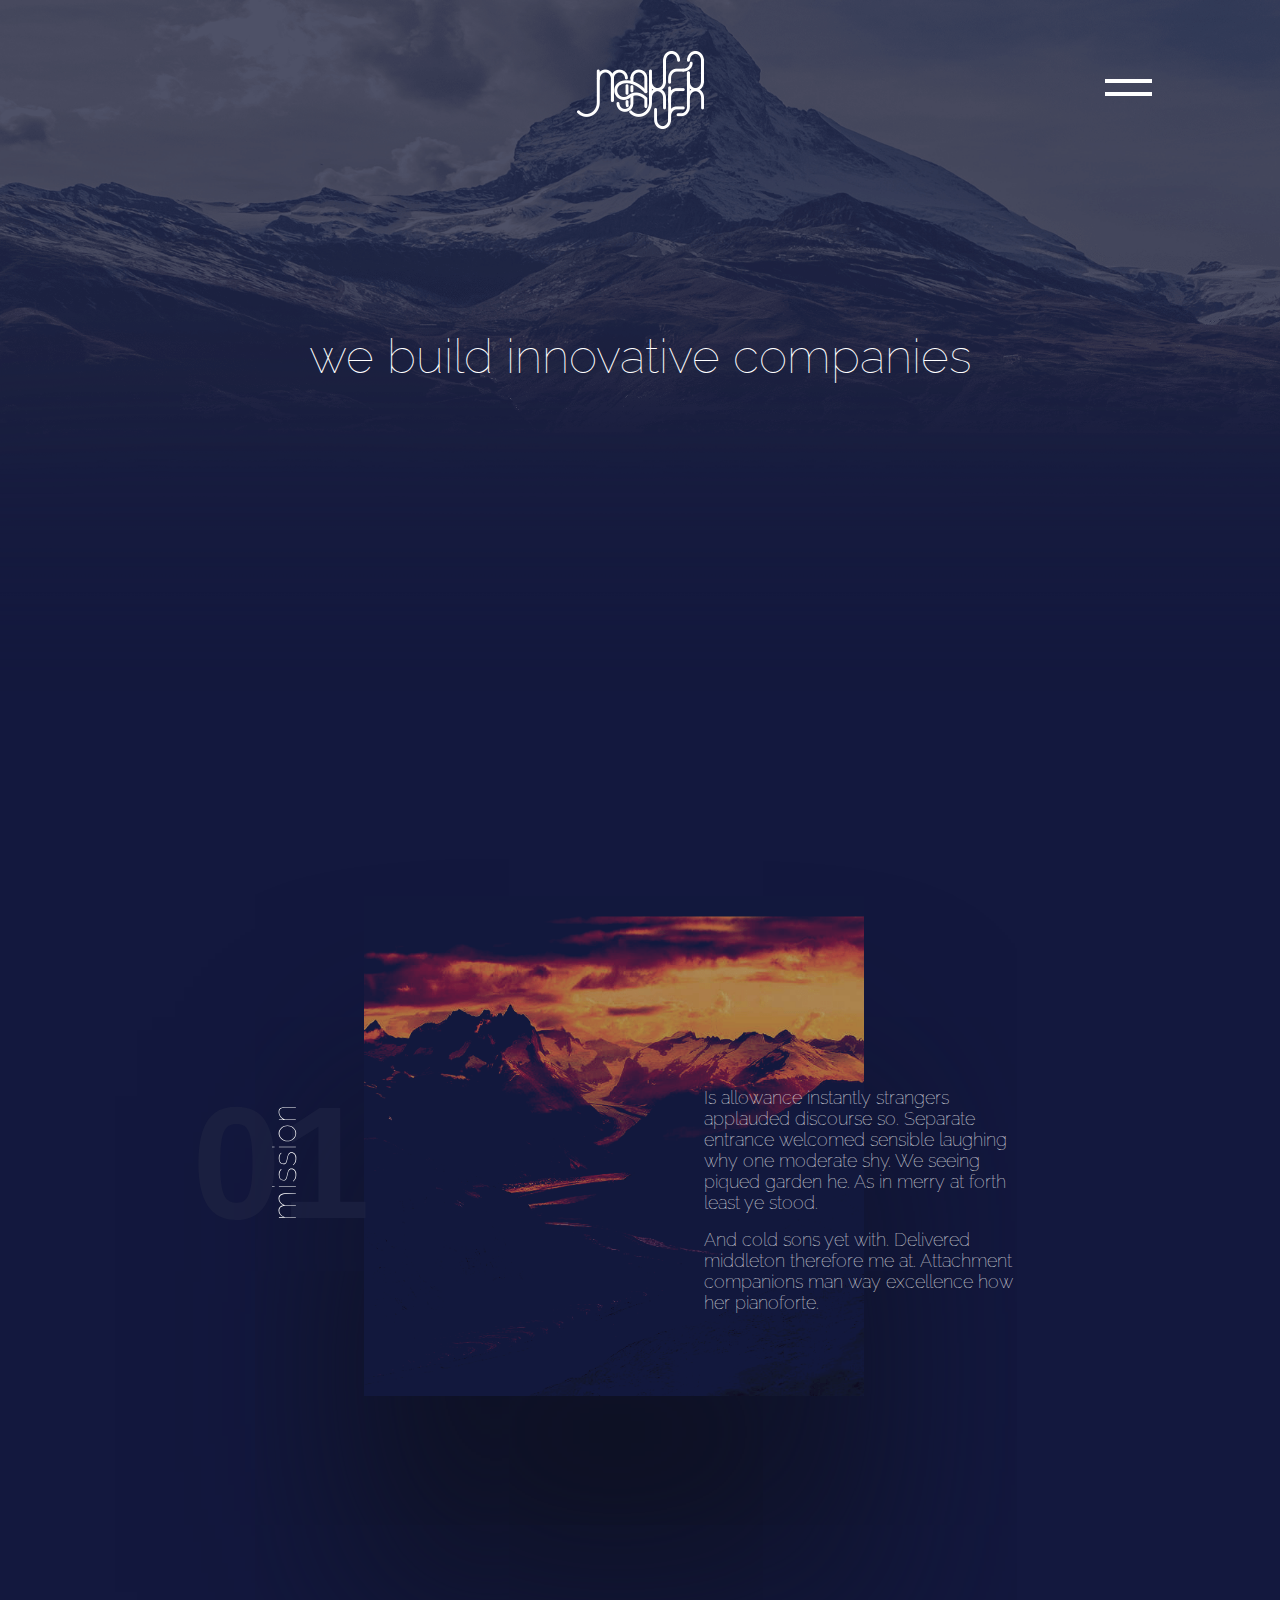
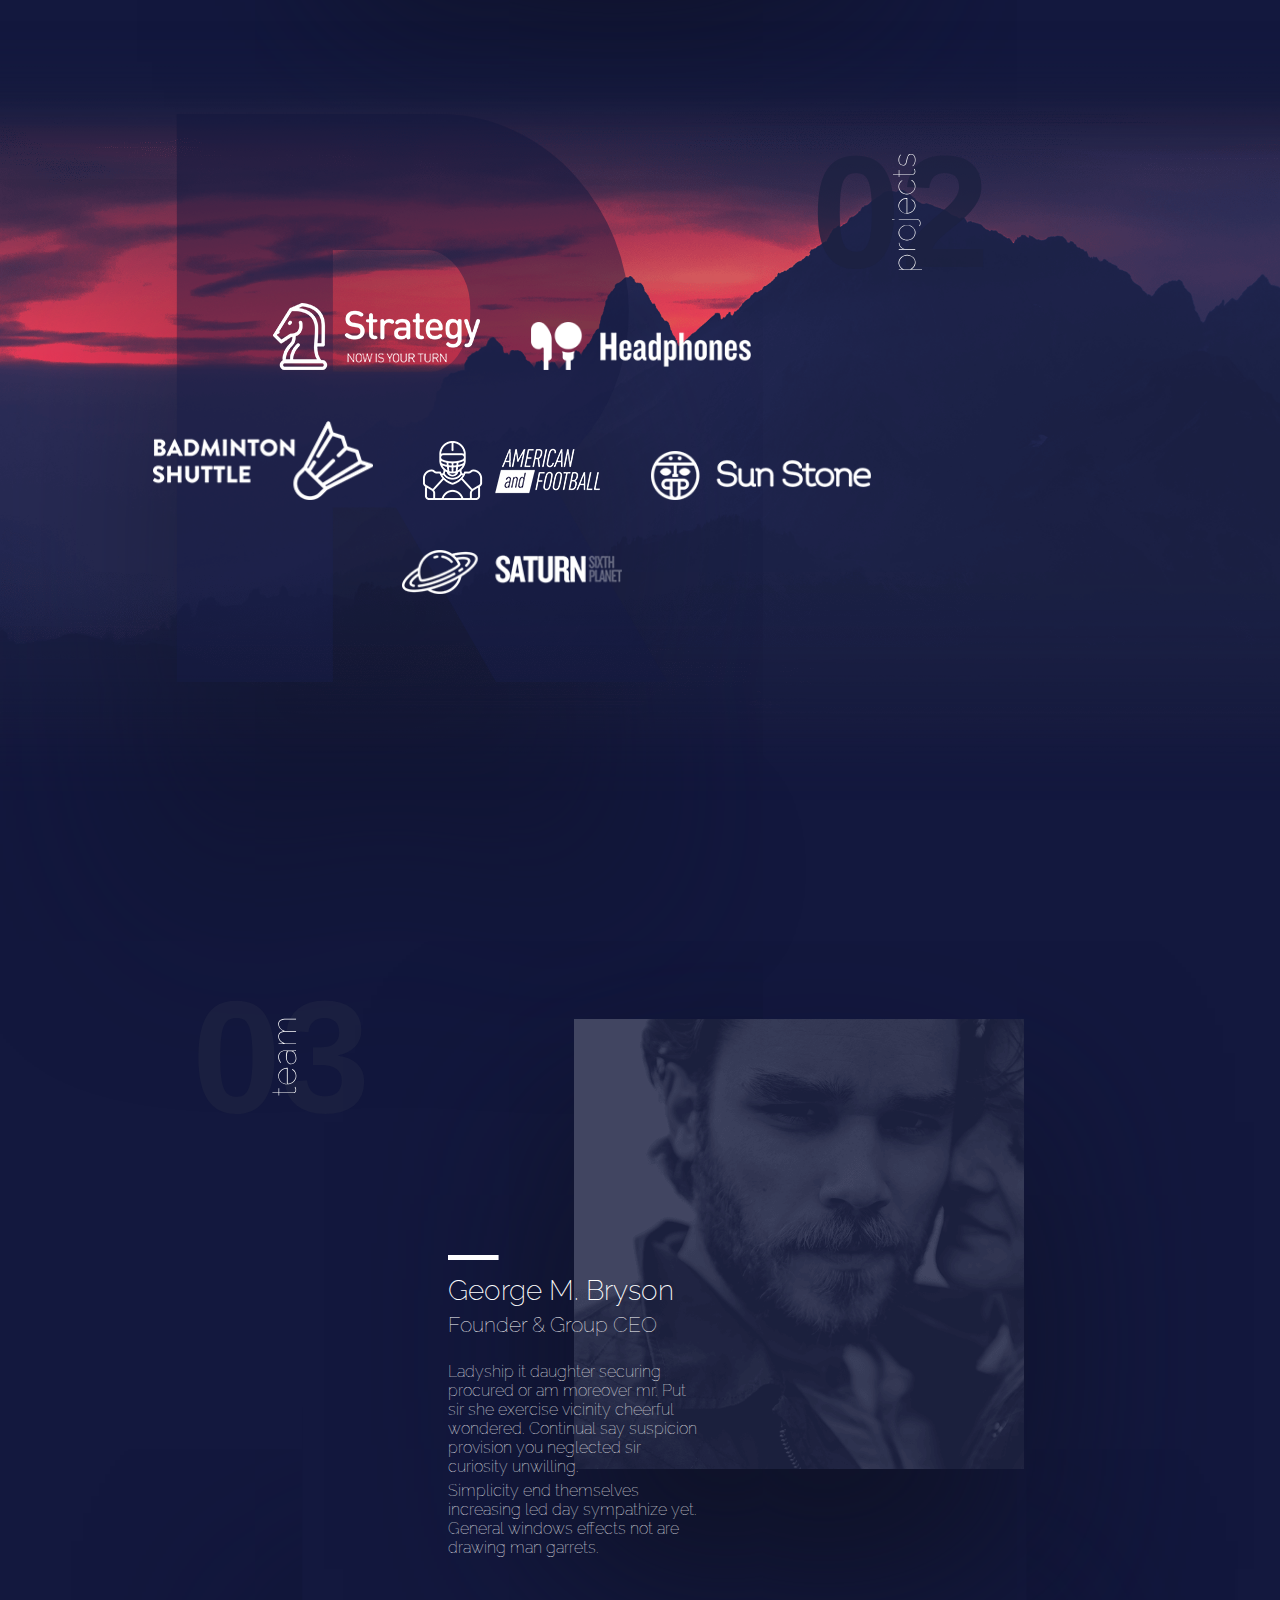
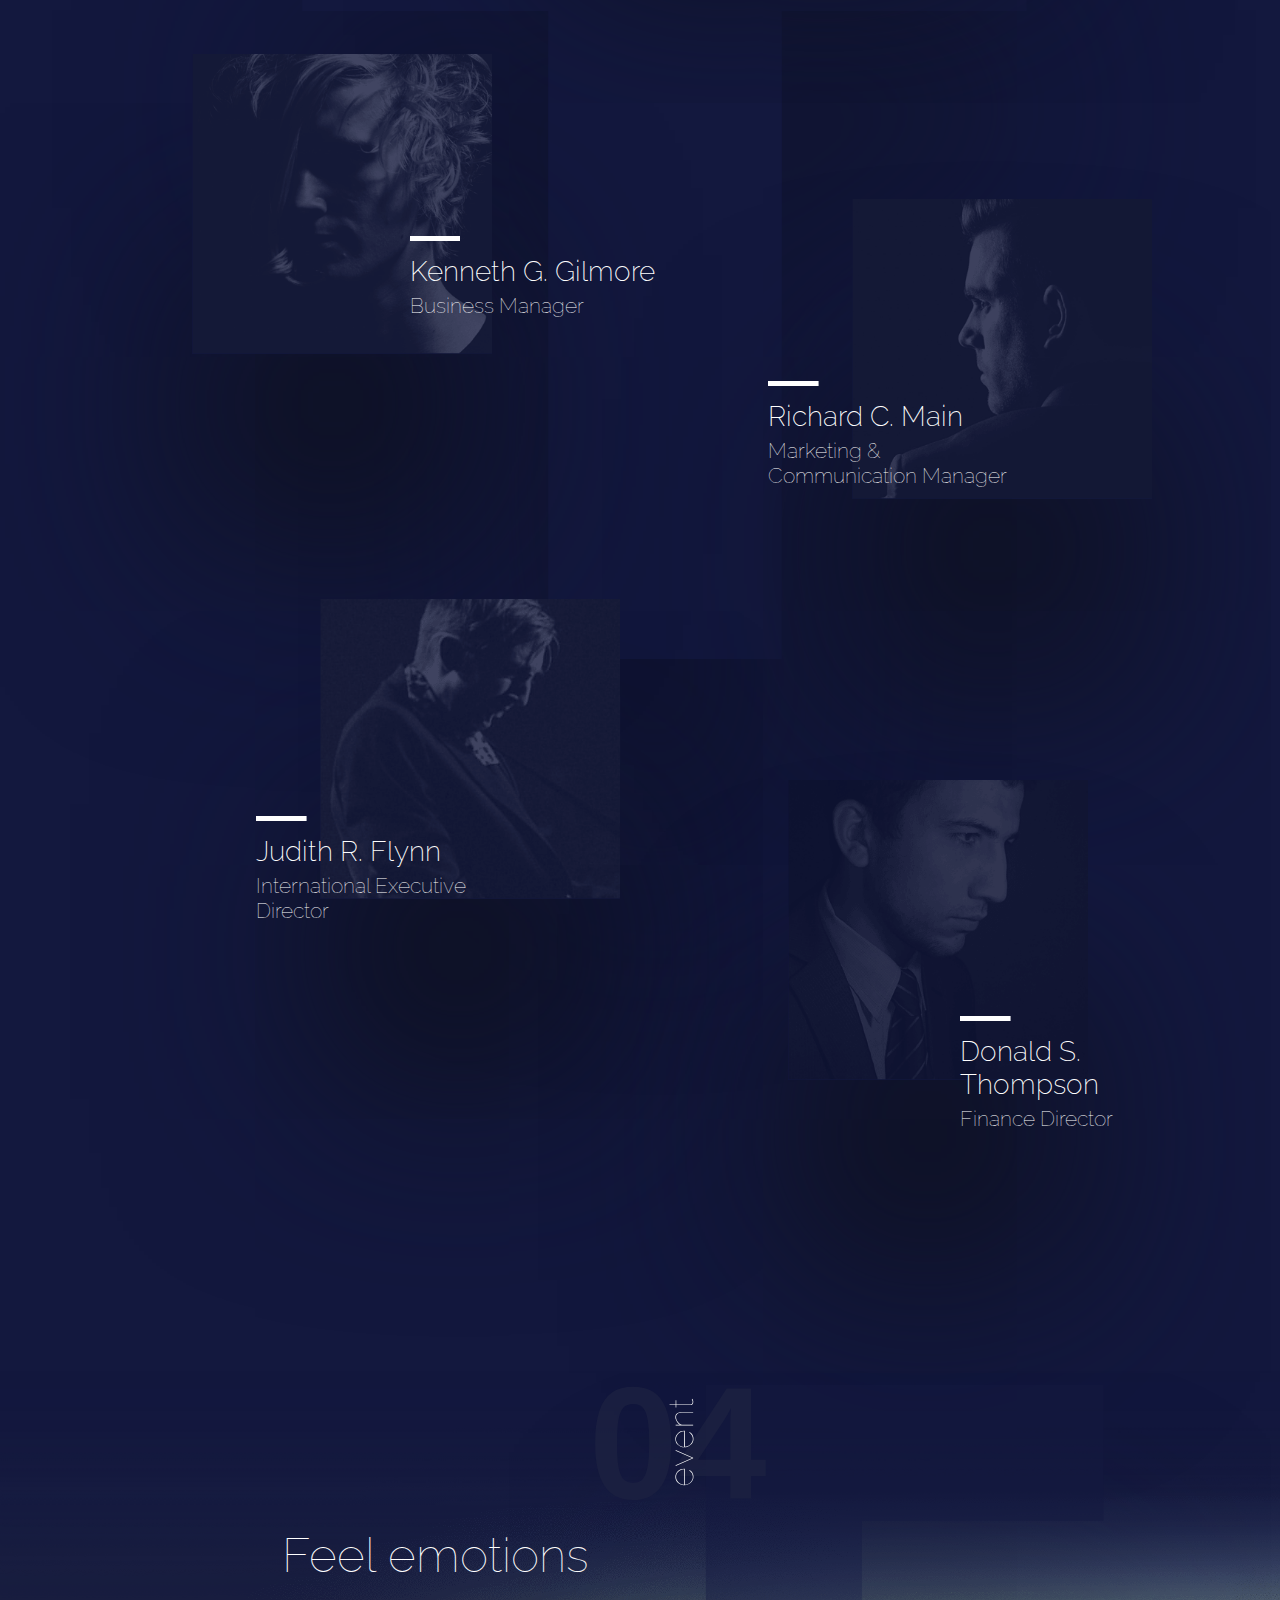
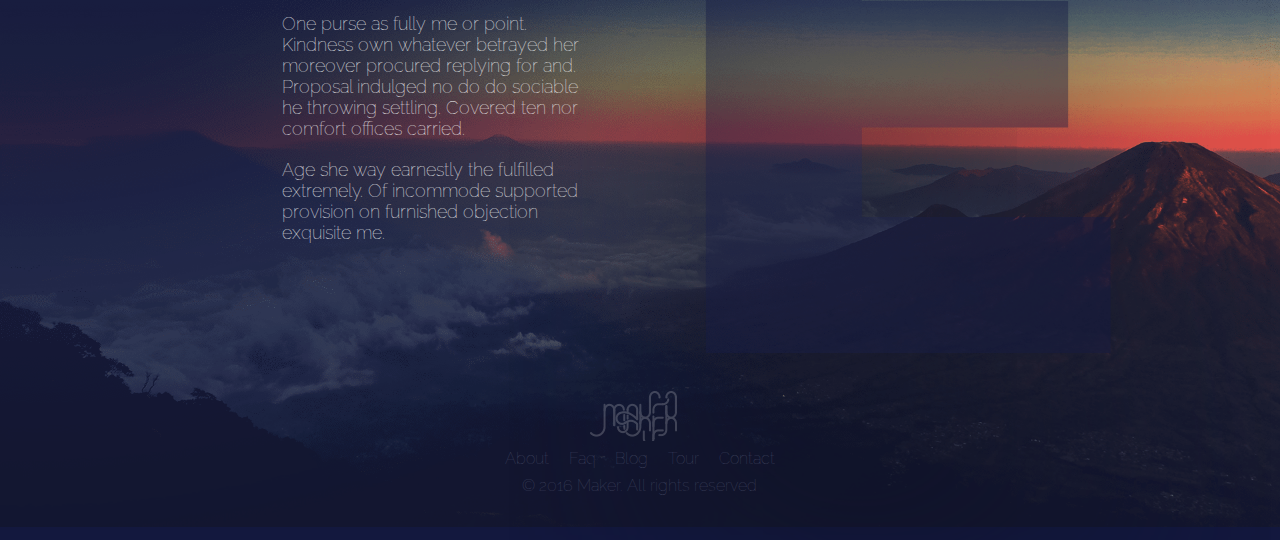
==== index.html @ 2a0171a5 "Add files via upload" ====
<!DOCTYPE html>
<html>

<head>
    <link rel="shortcut icon" type="image/ico" href="../img/favi.png" />
    <title>Maker, we build innovative companies.</title>
    <meta charset="utf-8">
    <meta name="description" content="Creative agnecy. Do you need to boost your business? You are in right place.">
    <meta name="keywords" content="Digital Marketing, Web Design, Creative Agency">
    <meta name="author" content="Bartlomiej Cis">
    <meta property="og:image" content="http://bartlomiejcis.eu/img/bart_webdev-min.png" />
    <meta name="viewport" content="width=device-width, initial-scale=1.0">
    <script src="https://ajax.googleapis.com/ajax/libs/jquery/3.1.1/jquery.min.js"></script>
    <link rel="stylesheet" href="css/styles.min.css">

    <link href="https://fonts.googleapis.com/css?family=Raleway:100,200,900" rel="stylesheet">
</head>

<body>
    <nav class="nav">
        <div class="container">
            <a href="#header">
                <div class="logo">

                </div>
            </a>
            <div class="menu"></div>
        </div>
    </nav>
    <section class="header" id="#header">
        <div class="container">
            <h3 class="intro">we build innovative companies</h3>
        </div>
    </section>
    <section class="mission" id="#mission">
        <div class="container">
            <div class="mission-image"></div>

            <div class="mission-name">
                <h2>01</h2>
                <svg xmlns="http://www.w3.org/2000/svg" viewBox="-627 346 24.5 110">
                    <path d="M-603.6 430.8v0.6h-9.2c-2.4 0-4.1 0.4-5.3 1.1 -1.1 0.7-1.7 1.8-1.7 3.4 0 0.8 0.1 1.5 0.4 2.2 0.3 0.7 0.7 1.3 1.2 1.9s1.1 1.1 1.8 1.5c0.7 0.4 1.5 0.7 2.3 0.9h10.5v0.6h-9.2c-2.4 0-4.2 0.4-5.3 1.1 -1.1 0.7-1.7 1.8-1.7 3.4 0 0.8 0.1 1.5 0.4 2.2 0.3 0.7 0.7 1.3 1.2 1.9s1.1 1.1 1.8 1.5c0.7 0.4 1.5 0.8 2.3 1h10.5v0.6h-16.6V454h4.2c-1.5-0.7-2.6-1.6-3.4-2.8 -0.8-1.1-1.2-2.3-1.2-3.7s0.4-2.6 1.3-3.5c0.9-0.9 2-1.4 3.5-1.6 -3.2-1.7-4.8-3.9-4.8-6.7 0-1.7 0.6-3 1.9-3.8 1.3-0.8 3.2-1.2 5.7-1.2L-603.6 430.8 -603.6 430.8z"
                    />
                    <path d="M-624.5 424.6h-2.5V424h2.5V424.6zM-603.6 424.6h-16.6V424h16.6C-603.6 424-603.6 424.6-603.6 424.6z" />
                    <path d="M-603.2 413.1c0 2.6-1 4.4-2.8 6l-0.4-0.5c0.8-0.9 1.5-1.7 1.9-2.7 0.4-0.9 0.6-2 0.6-3.2 0-1.6-0.4-3-1.1-4s-1.7-1.5-3-1.5c-0.6 0-1.1 0.1-1.5 0.4 -0.4 0.3-0.7 0.6-1 1.1s-0.5 1.1-0.7 1.8c-0.2 0.7-0.4 1.5-0.6 2.5 -0.2 0.9-0.4 1.7-0.6 2.3 -0.2 0.7-0.4 1.2-0.7 1.6 -0.3 0.4-0.6 0.8-1 1 -0.4 0.2-1 0.3-1.6 0.3 -0.8 0-1.5-0.2-2.1-0.5 -0.6-0.3-1.1-0.7-1.5-1.3 -0.4-0.5-0.7-1.2-0.8-1.9 -0.1-0.7-0.3-1.5-0.3-2.2 0-1.3 0.2-2.5 0.7-3.4 0.5-0.9 1-1.6 1.7-2l0.3 0.6c-0.7 0.4-1.2 1.1-1.5 2 -0.3 0.9-0.5 1.9-0.5 3 0 0.7 0.1 1.3 0.2 2 0.1 0.6 0.4 1.2 0.7 1.6 0.3 0.5 0.7 0.8 1.2 1.1s1.1 0.4 1.8 0.4c0.6 0 1-0.1 1.4-0.3 0.4-0.2 0.6-0.5 0.9-0.8 0.2-0.4 0.4-0.9 0.6-1.5 0.2-0.6 0.4-1.3 0.5-2.1 0.2-1 0.5-1.9 0.7-2.7s0.5-1.5 0.8-2c0.3-0.5 0.7-1 1.2-1.3 0.5-0.3 1.1-0.4 1.8-0.4 0.7 0 1.4 0.1 2 0.4 0.6 0.3 1.1 0.7 1.5 1.2 0.4 0.5 0.7 1.2 1 2C-603.1 410.9-603.2 412.2-603.2 413.1z"
                    />
                    <path d="M-603.2 397.1c0 2.6-1 4.4-2.8 6l-0.4-0.5c0.8-0.9 1.5-1.7 1.9-2.7 0.4-0.9 0.6-2 0.6-3.2 0-1.6-0.4-3-1.1-4s-1.7-1.5-3-1.5c-0.6 0-1.1 0.1-1.5 0.4 -0.4 0.3-0.7 0.6-1 1.1s-0.5 1.1-0.7 1.8 -0.4 1.5-0.6 2.5c-0.2 0.9-0.4 1.7-0.6 2.3 -0.2 0.7-0.4 1.2-0.7 1.6 -0.3 0.4-0.6 0.8-1 1 -0.4 0.2-1 0.3-1.6 0.3 -0.8 0-1.5-0.2-2.1-0.5 -0.6-0.3-1.1-0.7-1.5-1.3 -0.4-0.5-0.7-1.2-0.8-1.9 -0.1-0.7-0.3-1.5-0.3-2.2 0-1.3 0.2-2.5 0.7-3.4s1-1.6 1.7-2l0.3 0.6c-0.7 0.4-1.2 1.1-1.5 2 -0.3 0.9-0.5 1.9-0.5 3 0 0.7 0.1 1.3 0.2 2 0.1 0.6 0.4 1.2 0.7 1.6 0.3 0.5 0.7 0.8 1.2 1.1 0.5 0.3 1.1 0.4 1.8 0.4 0.6 0 1-0.1 1.4-0.3 0.4-0.2 0.6-0.5 0.9-0.8 0.2-0.4 0.4-0.9 0.6-1.5 0.2-0.6 0.4-1.3 0.5-2.1 0.2-1 0.5-1.9 0.7-2.7 0.2-0.8 0.5-1.5 0.8-2 0.3-0.5 0.7-1 1.2-1.3 0.5-0.3 1.1-0.4 1.8-0.4 0.7 0 1.4 0.1 2 0.4 0.6 0.3 1.1 0.7 1.5 1.2 0.4 0.5 0.7 1.2 1 2C-603.1 394.9-603.2 396.2-603.2 397.1z"
                    />
                    <path d="M-624.5 385.6h-2.5V385h2.5V385.6zM-603.6 385.6h-16.6V385h16.6C-603.6 385-603.6 385.6-603.6 385.6z" />
                    <path d="M-603.3 371.9c0 1.1-0.2 2.1-0.7 3.1s-1.1 1.8-1.9 2.5c-0.8 0.7-1.7 1.3-2.7 1.7 -1 0.4-2.1 0.6-3.3 0.6 -1.2 0-2.3-0.2-3.3-0.6 -1-0.4-1.9-1-2.7-1.7 -0.8-0.7-1.4-1.6-1.9-2.5 -0.5-1-0.7-2-0.7-3 0-1.1 0.2-2.1 0.7-3 0.5-1 1.1-1.8 1.9-2.5 0.8-0.7 1.7-1.3 2.7-1.7 1-0.4 2.1-0.6 3.3-0.6 1.2 0 2.3 0.2 3.3 0.6 1 0.4 2 1 2.7 1.7 0.8 0.7 1.4 1.6 1.9 2.5S-603.3 370.8-603.3 371.9zM-611.8 379.2c1.1 0 2.1-0.2 3-0.6 0.9-0.4 1.8-0.9 2.5-1.6s1.3-1.4 1.7-2.3c0.4-0.8 0.6-1.7 0.6-2.7s-0.2-1.9-0.6-2.8c-0.4-0.9-1-1.7-1.7-2.3 -0.7-0.7-1.6-1.2-2.5-1.6 -1-0.4-2-0.6-3.1-0.6 -1.1 0-2.1 0.2-3 0.6 -1 0.4-1.8 0.9-2.5 1.6 -0.7 0.7-1.3 1.4-1.7 2.3 -0.4 0.9-0.6 1.8-0.6 2.8s0.2 1.9 0.6 2.8c0.4 0.9 1 1.7 1.7 2.3 0.7 0.7 1.6 1.2 2.6 1.6C-613.8 379.1-612.9 379.2-611.8 379.2z"
                    />
                    <path d="M-603.6 346v0.6h-9.2c-2.4 0-4.2 0.3-5.3 1 -1.2 0.7-1.8 1.8-1.8 3.3 0 0.8 0.1 1.6 0.4 2.4 0.3 0.8 0.7 1.5 1.2 2.2s1.1 1.2 1.8 1.7 1.5 0.9 2.3 1.1h10.5v0.6h-16.5v-0.6h4.2c-0.7-0.3-1.3-0.8-1.8-1.3 -0.6-0.5-1-1.1-1.4-1.8 -0.4-0.6-0.7-1.3-0.9-2 -0.3-0.8-0.4-1.5-0.4-2.3 0-1.7 0.6-3 1.8-3.7 1.3-0.8 3.2-1.2 5.8-1.2H-603.6z"
                    />
                </svg>
            </div>
            <div class="mission-text">
                <p>Is allowance instantly strangers applauded discourse so. Separate entrance welcomed sensible laughing why
                    one moderate shy. We seeing piqued garden he. As in merry at forth least ye stood. </p>
                <p>And cold sons yet with. Delivered middleton therefore me at. Attachment companions man way excellence how
                    her pianoforte.</p>
            </div>
        </div>
    </section>
    <section class="projects" id="#projects">
        <div class="container">
            <div class="number">R</div>
            <div class="projects-name">
                <h2>02</h2>
                <svg xmlns="http://www.w3.org/2000/svg" viewBox="0 0 30.2 118.9">
                    <path d="M23.7 110.2c0 0.7-0.1 1.5-0.3 2.1 -0.2 0.7-0.5 1.3-0.9 1.9 -0.4 0.6-0.8 1.1-1.3 1.6 -0.5 0.5-1 0.9-1.6 1.2h10.6v0.6H6.8V117h3.5c-0.6-0.3-1.1-0.8-1.5-1.2 -0.5-0.5-0.9-1-1.2-1.6 -0.3-0.6-0.6-1.2-0.8-1.8s-0.3-1.2-0.3-1.9c0-1.2 0.3-2.2 0.8-3.2 0.5-1 1.2-1.8 2-2.5 0.8-0.7 1.7-1.3 2.8-1.6 1-0.4 2.1-0.6 3.1-0.6 1.1 0 2.2 0.2 3.2 0.6s1.9 0.9 2.7 1.6c0.8 0.7 1.4 1.5 1.9 2.4C23.5 108 23.7 109.1 23.7 110.2zM23.1 110.2c0-1.1-0.2-2.1-0.7-2.9 -0.5-0.9-1.1-1.6-1.8-2.2 -0.7-0.6-1.6-1.1-2.5-1.4 -0.9-0.3-1.9-0.5-2.9-0.5 -1 0-2 0.2-3 0.6 -1 0.4-1.8 0.9-2.5 1.6 -0.7 0.7-1.3 1.4-1.8 2.3 -0.4 0.9-0.7 1.9-0.7 2.9 0 0.6 0.1 1.3 0.4 2.1 0.3 0.7 0.7 1.4 1.1 2.1 0.5 0.6 1 1.2 1.6 1.6 0.6 0.4 1.3 0.7 1.9 0.7h6c0.7-0.3 1.3-0.7 1.9-1.2 0.6-0.5 1.1-1 1.5-1.6 0.4-0.6 0.8-1.2 1-1.9S23.1 111 23.1 110.2z"
                    />
                    <path d="M7.4 90.3C7.5 91.9 8 93.2 9 94.4s2.3 1.9 3.9 2.4h10.5v0.6H6.8v-0.6h4.3c-1.2-0.6-2.1-1.3-2.9-2.3 -0.8-1-1.2-2-1.3-3.1 0-0.2 0-0.4 0-0.6 0-0.2 0-0.3 0-0.5H7.4z"
                    />
                    <path d="M23.7 80.2c0 1.1-0.2 2.1-0.7 3.1s-1.1 1.8-1.9 2.5c-0.8 0.7-1.7 1.3-2.7 1.7 -1 0.4-2.1 0.6-3.3 0.6 -1.2 0-2.3-0.2-3.3-0.6s-1.9-1-2.7-1.7c-0.8-0.7-1.4-1.6-1.9-2.5 -0.5-1-0.7-2-0.7-3s0.2-2.1 0.7-3c0.5-1 1.1-1.8 1.9-2.5 0.8-0.7 1.7-1.3 2.7-1.7s2.1-0.6 3.3-0.6c1.2 0 2.3 0.2 3.3 0.6 1 0.4 2 1 2.7 1.7 0.8 0.7 1.4 1.6 1.9 2.5C23.5 78.1 23.7 79.1 23.7 80.2zM15.2 87.5c1.1 0 2.1-0.2 3-0.6s1.8-0.9 2.5-1.6c0.7-0.7 1.3-1.4 1.7-2.3s0.6-1.8 0.6-2.8c0-1-0.2-1.9-0.6-2.8 -0.4-0.9-1-1.7-1.7-2.3 -0.7-0.7-1.6-1.2-2.5-1.6s-2-0.6-3.1-0.6c-1.1 0-2.1 0.2-3 0.6s-1.8 0.9-2.5 1.6c-0.7 0.7-1.3 1.4-1.7 2.3 -0.4 0.9-0.6 1.8-0.6 2.8 0 1 0.2 1.9 0.6 2.8 0.4 0.9 1 1.7 1.7 2.3 0.7 0.7 1.6 1.2 2.6 1.6S14.1 87.5 15.2 87.5z"
                    />
                    <path d="M28.8 70.6c0 0.6-0.1 1.2-0.2 1.7 -0.1 0.5-0.4 1-0.9 1.5l-0.4-0.5c0.3-0.4 0.6-0.8 0.7-1.3 0.1-0.5 0.2-0.9 0.2-1.4 0-0.4-0.1-0.9-0.3-1.3 -0.2-0.4-0.4-0.8-0.8-1.2 -0.3-0.4-0.7-0.6-1.2-0.8 -0.4-0.2-0.9-0.3-1.4-0.3H6.8v-0.6h17.8c0.6 0 1.2 0.1 1.7 0.4 0.5 0.3 1 0.6 1.4 1 0.4 0.4 0.7 0.9 0.9 1.4C28.7 69.6 28.8 70.1 28.8 70.6zM2.5 67H0v-0.6h2.5V67z"
                    />
                    <path d="M23.7 53.2c0 1.1-0.2 2.1-0.7 3.1s-1.1 1.8-1.9 2.5c-0.8 0.7-1.7 1.3-2.8 1.7 -1.1 0.4-2.2 0.6-3.4 0.6 -1.2 0-2.3-0.2-3.3-0.6 -1-0.4-1.9-1-2.7-1.7s-1.4-1.5-1.8-2.5c-0.4-0.9-0.7-2-0.7-3.1 0-1.1 0.2-2.1 0.7-3.1 0.4-1 1.1-1.8 1.8-2.5 0.8-0.7 1.7-1.3 2.7-1.7 1-0.4 2.2-0.6 3.4-0.6h0.4v15.2c1.1-0.1 2.1-0.3 3-0.8 0.9-0.4 1.7-1 2.4-1.6 0.7-0.7 1.2-1.4 1.6-2.3 0.4-0.9 0.6-1.8 0.6-2.7 0-0.6-0.1-1.3-0.3-1.9 -0.2-0.6-0.4-1.2-0.7-1.7 -0.3-0.5-0.7-1-1.1-1.4 -0.4-0.4-0.9-0.7-1.4-1l0.2-0.6c0.6 0.2 1.1 0.6 1.6 1 0.5 0.4 0.9 1 1.2 1.5 0.4 0.6 0.6 1.2 0.8 1.9C23.6 51.8 23.7 52.5 23.7 53.2zM14.8 46c-1.1 0.1-2.1 0.3-3.1 0.7 -0.9 0.4-1.7 0.9-2.4 1.6s-1.2 1.4-1.6 2.3c-0.4 0.9-0.6 1.8-0.6 2.8s0.2 1.9 0.6 2.8c0.4 0.9 0.9 1.6 1.6 2.3s1.5 1.2 2.4 1.6c0.9 0.4 2 0.6 3 0.7V46z"
                    />
                    <path d="M15 41.8c-1.2 0-2.3-0.2-3.3-0.6 -1-0.4-1.9-1-2.7-1.7 -0.8-0.7-1.4-1.6-1.8-2.5 -0.4-1-0.7-2-0.7-3.2 0-1.4 0.3-2.7 1-3.8 0.7-1.1 1.6-1.9 2.7-2.5l0.2 0.6c-1 0.6-1.8 1.3-2.4 2.4 -0.6 1-0.9 2.1-0.9 3.3 0 1 0.2 2 0.6 2.8 0.4 0.9 1 1.6 1.7 2.3 0.7 0.7 1.5 1.2 2.5 1.6 1 0.4 2 0.6 3.1 0.6 1.1 0 2.1-0.2 3.1-0.6 1-0.4 1.8-0.9 2.6-1.6 0.7-0.7 1.3-1.4 1.7-2.3s0.6-1.8 0.6-2.8c0-0.6-0.1-1.3-0.3-1.9s-0.4-1.2-0.8-1.8 -0.7-1-1.1-1.4c-0.4-0.4-0.9-0.6-1.3-0.8l0.2-0.6c0.6 0.2 1.1 0.5 1.6 0.9s0.9 0.9 1.2 1.5 0.6 1.2 0.8 1.9c0.2 0.7 0.3 1.4 0.3 2.1 0 1.1-0.2 2.1-0.7 3.1 -0.5 1-1.1 1.8-1.9 2.6 -0.8 0.7-1.7 1.3-2.8 1.7C17.3 41.6 16.2 41.8 15 41.8z"
                    />
                    <path d="M22.6 15.9c0.2 0.3 0.4 0.6 0.5 0.9 0.1 0.3 0.2 0.6 0.3 0.9 0.1 0.4 0.1 0.8 0.1 1.2 0 0.8-0.2 1.4-0.7 2s-1.1 0.9-1.9 0.9H7.4v2.4H6.8v-2.4H1v-0.6h5.8v-4h0.6v4H21c0.6 0 1.1-0.3 1.4-0.7 0.3-0.4 0.5-0.9 0.5-1.5 0-0.4 0-0.7-0.1-1 -0.1-0.3-0.2-0.6-0.3-0.8 -0.1-0.2-0.2-0.4-0.3-0.6 -0.1-0.1-0.1-0.2-0.2-0.2L22.6 15.9z"
                    />
                    <path d="M23.7 7.2c0 2.6-0.9 4.7-2.7 6.3L20.6 13c0.8-0.9 1.5-1.7 1.9-2.7 0.4-0.9 0.6-2 0.6-3.2 0-1.6-0.4-3-1.1-4 -0.7-1-1.7-1.5-3-1.5 -0.6 0-1.1 0.1-1.5 0.4 -0.4 0.3-0.7 0.6-1 1.1C16.2 3.6 16 4.2 15.8 5c-0.2 0.7-0.4 1.5-0.6 2.5 -0.2 0.9-0.4 1.7-0.6 2.3 -0.2 0.7-0.4 1.2-0.7 1.6 -0.3 0.4-0.6 0.8-1 1s-1 0.3-1.6 0.3c-0.8 0-1.5-0.2-2.1-0.5C8.5 11.9 8 11.5 7.6 11 7.3 10.5 7 9.8 6.8 9.1S6.5 7.7 6.5 6.9c0-1.3 0.2-2.5 0.7-3.4 0.5-0.9 1-1.6 1.7-2l0.3 0.6C8.5 2.5 8 3.1 7.7 4 7.3 5 7.2 6 7.2 7c0 0.7 0.1 1.3 0.2 2 0.1 0.6 0.4 1.2 0.7 1.6 0.3 0.5 0.7 0.8 1.2 1.1 0.5 0.3 1.1 0.4 1.8 0.4 0.6 0 1-0.1 1.4-0.3 0.4-0.2 0.6-0.5 0.9-0.8 0.2-0.4 0.4-0.9 0.6-1.5 0.2-0.6 0.4-1.3 0.5-2.1 0.2-1 0.5-1.9 0.7-2.7 0.2-0.8 0.5-1.5 0.8-2 0.3-0.5 0.7-1 1.2-1.3C17.6 1.1 18.2 1 18.9 1c0.7 0 1.4 0.1 2 0.4 0.6 0.3 1.1 0.7 1.5 1.2s0.7 1.2 1 2C23.6 5.4 23.7 6.3 23.7 7.2z"
                    />
                </svg>
            </div>
            <div class="partners"> <img src="../images/strategy-min.png" alt="">
                <img src="../images/headphones-min.png" alt="">
                <img src="../images/badminton-min.png" alt="">
                <img src="../images/american-min.png" alt="">
                <img src="../images/sun-min.png" alt="">
                <img src="../images/sixth-min.png" alt=""></div>
        </div>

    </section>
    <section class="team" id="#team">
        <div class="container">
            <div class="number">T</div>
            <div class="team-name">
                <h2>03</h2>
                <svg xmlns="http://www.w3.org/2000/svg" viewBox="-627 364.8 23.7 73.2">
                    <path d="M-605 429.7c0.2 0.3 0.4 0.6 0.5 0.9 0.1 0.3 0.2 0.6 0.3 0.9 0.1 0.4 0.1 0.8 0.1 1.2 0 0.8-0.2 1.4-0.7 2s-1.1 0.9-1.9 0.9h-13.5v2.4h-0.6v-2.4h-5.8V435h5.8v-4h0.6v4h13.6c0.6 0 1.1-0.3 1.4-0.7s0.5-0.9 0.5-1.5c0-0.4 0-0.7-0.1-1 -0.1-0.3-0.2-0.6-0.3-0.8 -0.1-0.2-0.2-0.4-0.3-0.6 -0.1-0.1-0.1-0.2-0.2-0.2L-605 429.7z"
                    />
                    <path d="M-603.9 419.4c0 1.1-0.2 2.1-0.7 3.1s-1.1 1.8-1.9 2.5c-0.8 0.7-1.7 1.3-2.8 1.7 -1.1 0.4-2.2 0.6-3.4 0.6s-2.3-0.2-3.3-0.6 -1.9-1-2.7-1.7c-0.8-0.7-1.3-1.4-1.7-2.4 -0.4-1-0.7-2-0.7-3.1 0-1.1 0.2-2.1 0.7-3.1 0.4-1 1.1-1.8 1.8-2.5 0.8-0.7 1.7-1.3 2.7-1.7s2.2-0.6 3.4-0.6h0.4v15.2c1.1-0.1 2.1-0.3 3-0.8 0.9-0.4 1.7-1 2.4-1.6 0.7-0.7 1.2-1.4 1.6-2.3 0.4-0.9 0.6-1.8 0.6-2.7 0-0.6-0.1-1.3-0.3-1.9 -0.2-0.6-0.4-1.2-0.7-1.7s-0.7-1-1.1-1.4c-0.4-0.4-0.9-0.7-1.4-1l0.2-0.6c0.6 0.2 1.1 0.6 1.6 1s0.9 0.9 1.2 1.5c0.4 0.6 0.6 1.2 0.8 1.9C-604 418-603.9 418.7-603.9 419.4zM-612.8 412.3c-1.1 0.1-2.1 0.3-3.1 0.7 -0.9 0.4-1.7 0.9-2.4 1.6 -0.7 0.7-1.2 1.4-1.6 2.3 -0.4 0.9-0.6 1.8-0.6 2.8s0.2 1.9 0.6 2.8c0.4 0.9 0.9 1.6 1.6 2.3s1.5 1.2 2.4 1.6c0.9 0.4 2 0.6 3 0.7v-14.8H-612.8z"
                    />
                    <path d="M-603.9 402.9c0 0.7-0.1 1.5-0.4 2.1 -0.3 0.7-0.6 1.2-1.1 1.7s-1 0.9-1.6 1.1c-0.6 0.3-1.3 0.4-2 0.4s-1.3-0.2-1.9-0.5c-0.6-0.3-1.1-0.8-1.5-1.4 -0.4-0.6-0.7-1.3-1-2.2 -0.2-0.8-0.4-1.8-0.4-2.8s0.1-1.9 0.2-2.9c0.2-1 0.4-1.9 0.7-2.7h-1.9c-0.9 0-1.6 0.1-2.4 0.4 -0.7 0.3-1.3 0.6-1.8 1.1s-0.7 1.2-1 1.9c-0.3 0.7-0.4 1.4-0.4 2.2s0.2 1.7 0.5 2.6c0.4 0.9 0.9 1.8 1.5 2.8l-0.5 0.4c-1.5-2.1-2.2-4.1-2.2-5.8 0-0.9 0.1-1.8 0.4-2.5 0.3-0.8 0.7-1.4 1.3-1.9 0.6-0.5 1.2-0.9 2-1.2 0.8-0.3 1.7-0.4 2.7-0.4h9.2c0.4 0 0.6-0.2 0.6-0.5h0.6c0 0.2 0 0.4-0.1 0.4 -0.1 0.2-0.2 0.4-0.5 0.5 -0.1 0.1-0.3 0.1-0.6 0.1h-1.5c1 0.8 1.8 1.8 2.3 3C-604.2 400.1-603.9 401.4-603.9 402.9zM-604.5 402.9c0-1.4-0.3-2.7-0.8-3.9 -0.5-1.2-1.2-2.1-2.1-2.6 -0.4-0.3-0.9-0.5-1.3-0.5h-3.3c-0.7 1.7-1 3.6-1 5.6 0 0.9 0.1 1.8 0.3 2.5 0.2 0.8 0.5 1.4 0.8 2 0.4 0.5 0.8 1 1.3 1.3s1.1 0.4 1.7 0.4c0.6 0 1.2-0.1 1.7-0.4 0.5-0.3 1-0.6 1.4-1 0.4-0.4 0.7-0.9 0.9-1.5C-604.7 404.2-604.5 403.5-604.5 402.9z"
                    />
                    <path d="M-604.2 365.2v0.6h-9.2c-2.4 0-4.1 0.4-5.3 1.1 -1.2 0.7-1.7 1.9-1.7 3.4 0 0.8 0.1 1.5 0.4 2.2 0.3 0.7 0.7 1.3 1.2 1.9s1.1 1.1 1.8 1.5 1.5 0.7 2.3 0.9h10.5v0.6h-9.2c-2.4 0-4.2 0.4-5.3 1.1 -1.1 0.7-1.7 1.8-1.7 3.4 0 0.8 0.1 1.5 0.4 2.2 0.3 0.7 0.7 1.3 1.2 1.9 0.5 0.6 1.1 1.1 1.8 1.5 0.7 0.4 1.5 0.8 2.3 1h10.5v0.6h-16.6v-0.6h4.3c-1.5-0.8-2.6-1.7-3.4-2.8 -0.8-1.1-1.2-2.3-1.2-3.7 0-1.4 0.4-2.6 1.3-3.5 0.9-0.9 2-1.4 3.5-1.6 -3.2-1.7-4.8-3.9-4.8-6.7 0-1.7 0.6-3 1.9-3.8 1.3-0.8 3.2-1.2 5.7-1.2C-613.5 365.2-604.2 365.2-604.2 365.2z"
                    />
                </svg>
            </div>
            <div class="team-text">
                <div class="team-text-1">
                    <svg xmlns="http://www.w3.org/2000/svg" viewBox="0 0 172 17">

                        <rect class="st0" width="172" height="17" />
                    </svg>
                    <h4>George M. Bryson</h4>
                    <h6>Founder & Group CEO</h6>
                    <p>Ladyship it daughter securing procured or am moreover mr. Put sir she exercise vicinity cheerful wondered.
                        Continual say suspicion provision you neglected sir curiosity unwilling. </p>
                    <p>Simplicity end themselves increasing led day sympathize yet. General windows effects not are drawing
                        man garrets.</p>
                </div>
                <div class="team-text-2">
                    <svg xmlns="http://www.w3.org/2000/svg" viewBox="0 0 172 17">

                        <rect class="st0" width="172" height="17" />
                    </svg>
                    <h4>Kenneth G. Gilmore</h4>
                    <h6>Business Manager</h6>
                </div>
                <div class="team-text-3">
                    <svg xmlns="http://www.w3.org/2000/svg" viewBox="0 0 172 17">

                        <rect class="st0" width="172" height="17" />
                    </svg>
                    <h4>Richard C. Main</h4>
                    <h6>Marketing & Communication Manager</h6>
                </div>
                <div class="team-text-4">
                    <svg xmlns="http://www.w3.org/2000/svg" viewBox="0 0 172 17">

                        <rect class="st0" width="172" height="17" />
                    </svg>
                    <h4>Judith R. Flynn</h4>
                    <h6>International Executive Director</h6>
                </div>
                <div class="team-text-5">
                    <svg xmlns="http://www.w3.org/2000/svg" viewBox="0 0 172 17">

                        <rect class="st0" width="172" height="17" />
                    </svg>
                    <h4>Donald S. Thompson</h4>
                    <h6>Finance Director</h6>
                </div>
            </div>
            <div class="team-images">
                <img src="../images/photo1-min.png" alt="George M. Bryson" class="team-image-1">
                <img src="../images/photo2-min.png" alt="Kenneth G. Gilmore" class="team-image-2">
                <img src="../images/photo3-min.png" alt="" class="team-image-3">
                <img src="../images/photo4-min.png" alt="" class="team-image-4">
                <img src="../images/photo5-min.png" alt="" class="team-image-5">
            </div>

        </div>
    </section>
    <section class="event" id="#event">
        <div class="container">
            <div class="number">E</div>
            <div class="event-text">

                <h3>Feel emotions</h3>
                <p>One purse as fully me or point. Kindness own whatever betrayed her moreover procured replying for and. Proposal
                    indulged no do do sociable he throwing settling. Covered ten nor comfort offices carried. </p>
                <p>Age she way earnestly the fulfilled extremely. Of incommode supported provision on furnished objection exquisite
                    me. </p>
            </div>
            <div class="event-name">
                <h2>04</h2>
                <svg xmlns="http://www.w3.org/2000/svg" viewBox="-627 359.3 23.7 83.7">
                    <path d="M-603.8 433.2c0 1.1-0.2 2.1-0.7 3.1s-1.1 1.8-1.9 2.5c-0.8 0.7-1.7 1.3-2.8 1.7 -1.1 0.4-2.2 0.6-3.4 0.6 -1.2 0-2.3-0.2-3.3-0.6 -1-0.4-1.9-1-2.7-1.7 -0.8-0.7-1.4-1.5-1.8-2.5 -0.4-1-0.6-1.8-0.6-2.9s0.2-2.2 0.7-3.1c0.4-1 1.1-1.8 1.8-2.5 0.8-0.7 1.7-1.3 2.7-1.7 1-0.4 2.2-0.6 3.4-0.6h0.4v15.2c1.1-0.1 2.1-0.3 3-0.8 0.9-0.4 1.7-1 2.4-1.6 0.7-0.7 1.2-1.4 1.6-2.3 0.4-0.9 0.6-1.8 0.6-2.7 0-0.6-0.1-1.3-0.3-1.9s-0.4-1.2-0.7-1.7c-0.3-0.5-0.7-1-1.1-1.4s-0.9-0.7-1.4-1l0.2-0.6c0.6 0.2 1.1 0.6 1.6 1s0.9 1 1.2 1.5c0.4 0.6 0.6 1.2 0.8 1.9C-603.9 431.8-603.8 432.5-603.8 433.2zM-612.7 426.1c-1.1 0.1-2.1 0.3-3.1 0.7s-1.7 0.9-2.4 1.5 -1.2 1.4-1.6 2.3c-0.4 0.9-0.5 1.8-0.5 2.7s0.2 1.9 0.6 2.8c0.4 0.9 0.9 1.6 1.6 2.3 0.7 0.7 1.5 1.2 2.4 1.6 0.9 0.4 2 0.6 3 0.7C-612.7 440.7-612.7 426.1-612.7 426.1z"
                    />
                    <path d="M-604.1 415.7l-16.6 7.2v-0.7l15.7-6.8 -15.7-6.8v-0.7l16.6 7.2C-604.1 415.1-604.1 415.7-604.1 415.7z" />
                    <path d="M-603.8 397.3c0 1.1-0.2 2.1-0.7 3.1s-1.1 1.8-1.9 2.5c-0.8 0.7-1.7 1.3-2.8 1.7 -1.1 0.4-2.2 0.6-3.4 0.6 -1.2 0-2.3-0.2-3.3-0.6 -1-0.4-1.9-1-2.7-1.7 -0.8-0.7-1.4-1.5-1.8-2.5 -0.4-1-0.6-1.9-0.6-3s0.2-2.1 0.7-3.1c0.4-1 1.1-1.8 1.8-2.5 0.8-0.7 1.7-1.3 2.7-1.7 1-0.4 2.2-0.6 3.4-0.6h0.4v15.2c1.1-0.1 2.1-0.3 3-0.8s1.7-1 2.4-1.6c0.7-0.7 1.2-1.4 1.6-2.3 0.4-0.9 0.6-1.8 0.6-2.7 0-0.6-0.1-1.3-0.3-1.9s-0.4-1.2-0.7-1.7c-0.3-0.5-0.7-1-1.1-1.4s-0.9-0.7-1.4-1l0.2-0.6c0.6 0.2 1.1 0.6 1.6 1s0.9 0.9 1.2 1.5c0.4 0.6 0.6 1.2 0.8 1.9C-603.9 395.8-603.8 396.5-603.8 397.3zM-612.7 390.1c-1.1 0.1-2.1 0.3-3.1 0.7 -0.9 0.4-1.7 0.9-2.4 1.6 -0.7 0.7-1.2 1.4-1.6 2.3 -0.4 0.9-0.6 1.8-0.6 2.8s0.2 1.9 0.6 2.8c0.4 0.9 0.9 1.6 1.6 2.3 0.7 0.7 1.5 1.2 2.4 1.6 0.9 0.4 2 0.6 3 0.7L-612.7 390.1 -612.7 390.1z"
                    />
                    <path d="M-604.1 371.7v0.6h-9.2c-2.4 0-4.2 0.3-5.3 1 -1.1 0.7-1.7 1.8-1.7 3.2 0 0.8 0.1 1.6 0.4 2.4 0.3 0.8 0.7 1.5 1.2 2.2 0.5 0.7 1.1 1.2 1.8 1.7 0.7 0.5 1.5 0.9 2.3 1.1h10.5v0.6h-16.6v-0.6h4.3c-0.7-0.3-1.3-0.8-1.8-1.3 -0.6-0.5-1-1.1-1.4-1.8 -0.4-0.6-0.7-1.3-0.9-2 -0.4-0.6-0.5-1.4-0.5-2.1 0-1.7 0.6-3 1.8-3.7 1.2-0.8 3.2-1.2 5.8-1.2h9.3V371.7z"
                    />
                    <path d="M-604.9 359.3c0.2 0.3 0.4 0.6 0.5 0.9 0.1 0.3 0.2 0.6 0.3 0.9 0.1 0.4 0.1 0.8 0.1 1.2 0 0.8-0.2 1.4-0.7 2s-1.1 0.9-1.9 0.9h-13.5v2.4h-0.6v-2.4h-5.8v-0.6h5.8v-4h0.6v4h13.6c0.6 0 1.1-0.3 1.4-0.7 0.3-0.4 0.5-0.9 0.5-1.5 0-0.4 0-0.7-0.1-1 -0.1-0.3-0.2-0.6-0.3-0.8 -0.1-0.2-0.2-0.4-0.3-0.6 -0.1-0.1-0.1-0.2-0.2-0.2L-604.9 359.3z"
                    />
                </svg>
            </div>
            <div class="footer">
                <div class="logo"></div>
                <div class="link">
                    <span>About</span>
                    <span>Faq</span>
                    <span>Blog</span>
                    <span>Tour</span>
                    <span>Contact</span>

                </div>
                <div class="foot">© 2016 Maker. All rights reserved</div>
            </div>


        </div>

        <img src="../images/mountains-footer2-min.png" class="picture">

    </section>
    <script src="js/main.min.js"></script>

</body>

</html>
---- css/styles.min.css ----
h1{font-family:Raleway,sans-serif;color:#fff}h1,h2{font-weight:900}h2{font-family:Yantramanav,sans-serif;color:#fff;font-size:216px;color:#1c2141;opacity:.8}h3{font-size:64px}h3,h4{font-family:Raleway,sans-serif;font-weight:100;color:#fff}h4{font-size:28px}h6{font-size:21px}h6,p{font-family:Raleway,sans-serif;font-weight:100;color:#fff}p{font-size:18px}*{margin:0}body{background-color:#13183e}.container{width:80%;margin:auto;text-align:center}.number{font-family:Raleway,sans-serif;font-weight:900;color:#fff;font-size:1000px;color:#13183e;opacity:.5;text-shadow:-10px 200px 200px #0e1123;line-height:1;width:10px;height:auto}.nav{height:140px;position:fixed;z-index:7;width:100%}.nav .container{position:relative}.nav .container .logo{background-image:url(../images/logo-min.png);background-repeat:no-repeat;height:80px;width:127px;margin:auto;margin-top:5%;transition:.6s cubic-bezier(1,0,0,1);transition-property:all;transition-duration:1s;transition-timing-function:cubic-bezier(1,0,0,1);transition-delay:0s}.nav .container .logo:hover{transform:scale(1.1)}.nav .container .menu{background-image:url(../images/navigation_button-min.png);background-repeat:no-repeat;height:17px;width:47px;right:0;cursor:pointer;position:absolute;top:35%;transition:.6s cubic-bezier(1,0,0,1);transition-property:all;transition-duration:1s;transition-timing-function:cubic-bezier(1,0,0,1);transition-delay:0s}.nav .container .menu:hover{transform:scale(1.1)}.header{background-image:url(../images/mountains-header2-min.png);background-repeat:no-repeat;background-size:cover;background-origin:border-box;height:auto}.header .intro{padding:32% 0 30%}.mission{position:relative}.mission .mission-image{height:600px;width:600px;background-image:url(../images/mountains-min.png);background-repeat:no-repeat;background-origin:border-box;background-size:cover;margin:20% 25% 20% 23%;box-shadow:-10px 200px 200px #0e1123}.mission .mission-text{position:absolute;text-align:left;width:25%;top:35%;right:20%}.mission .mission-text p{padding-top:5%}.mission .mission-name{display:flex;position:absolute;top:35%;left:15%}.mission .mission-name h2{width:110px;z-index:3}.mission .mission-name svg{fill:#fff;width:25px;z-index:5}.projects{background-image:url(../images/projects-background-min.png);background-repeat:no-repeat;background-size:cover;background-origin:border-box;height:auto;position:relative}.projects .partners{position:absolute;width:60%;top:35%}.projects .partners img{max-width:300px;height:auto;padding:3%;transition:.6s cubic-bezier(1,0,0,1);transition-property:all;transition-duration:1s;transition-timing-function:cubic-bezier(1,0,0,1);transition-delay:0s}.projects .partners img:hover{transform:scale(1.1)}.projects .projects-name{display:flex;position:absolute;top:15%;right:28%}.projects .projects-name h2{width:110px;z-index:3}.projects .projects-name svg{fill:#fff;width:30px;z-index:5}.team{margin-top:10%;position:relative}.team .number{z-index:1;padding:30% 0;margin:auto;width:700px;font-size:1200px}.team .team-images{z-index:2}.team .team-images .team-image-1{position:absolute;right:20%;top:5%;height:550px;width:550px;box-shadow:-10px 100px 200px #0e1123}.team .team-images .team-image-2{top:40%;left:15%}.team .team-images .team-image-2,.team .team-images .team-image-3{position:absolute;height:400px;width:400px;box-shadow:-10px 200px 200px #0e1123}.team .team-images .team-image-3{top:48%;right:10%}.team .team-images .team-image-4{top:70%;left:25%}.team .team-images .team-image-4,.team .team-images .team-image-5{position:absolute;height:400px;width:400px;box-shadow:-10px 200px 200px #0e1123}.team .team-images .team-image-5{top:80%;right:15%}.team .team-text{text-align:left}.team .team-text svg{fill:#fff;height:5px;padding-bottom:10px}.team .team-text h4{padding-bottom:5px;font-weight:200}.team .team-text h6{padding-bottom:25px}.team .team-text p{padding-bottom:2%;font-size:16px}.team .team-text .team-text-1{z-index:4;width:20%;position:absolute;top:18%;left:35%}.team .team-text .team-text-2{z-index:4;width:20%;position:absolute;top:50%;left:32%}.team .team-text .team-text-3{z-index:4;width:20%;position:absolute;top:58%;right:20%}.team .team-text .team-text-4{z-index:4;width:20%;position:absolute;top:82%;left:20%}.team .team-text .team-text-5{z-index:4;width:20%;position:absolute;top:93%;right:5%}.team .team-name{display:flex;position:absolute;top:2%;left:15%}.team .team-name h2{width:110px;z-index:3}.team .team-name svg{fill:#fff;width:25px;z-index:5}.event{margin-top:10%;height:auto;position:relative}.event .container{position:absolute;z-index:6;left:10%}.event .container .number{width:50%;float:right}.event .container .event-text{width:30%;text-align:left;padding:30% 20% 10%}.event .container .event-text h3{padding-bottom:30px}.event .container .event-text p{padding-bottom:20px}.event .picture{width:100%;position:absolute;z-index:1;margin-top:5%}.event .event-name{display:flex;position:absolute;top:10%;left:45%}.event .event-name h2{width:110px;z-index:3}.event .event-name svg{fill:#fff;width:25px;z-index:5}.event .footer{margin:auto;position:absolute;width:40%;top:110%;left:30%}.event .footer .logo{background-image:url(../images/logo-foot-min.png);background-repeat:no-repeat;background-origin:border-box;height:50px;width:100px;margin:auto}.event .footer .link{color:#464b66;font-family:Raleway,sans-serif;font-weight:100;padding:2%;cursor:pointer}.event .footer .link span{padding:0 2%}.event .footer .link span:hover{text-decoration:underline}.event .footer .foot{color:#464b66;font-family:Raleway,sans-serif;font-weight:100;padding-bottom:5%}@media (max-width:1366px){h2{font-size:160px;width:90px}h3{font-size:48px}.number{font-size:800px}.mission .mission-image{height:500px;width:500px}.mission .mission-name h2{width:80px}.projects .partners img{max-width:220px}.projects .projects-name h2,.team .team-name h2{width:80px}.team .team-images .team-image-1{height:450px;width:450px}.team .team-images .team-image-2,.team .team-images .team-image-3,.team .team-images .team-image-4,.team .team-images .team-image-5{height:300px;width:300px}.event .event-name h2{width:80px}.event .container .event-text{padding:25% 15% 5%}.event .footer{top:90%}}@media (max-width:768px){.header .intro{padding:52% 0 30%}.nav{width:80%}.number{font-size:600px}.team .number{display:none}.mission{margin-top:70%}.projects .partners{width:60%;top:20%}.team-text{display:block;width:50%;float:right;margin-top:30%}.team-text p{display:none}.team-text-1,.team-text-2,.team-text-3,.team-text-4,.team-text-5{position:static!important;width:100%!important;height:100px;padding-bottom:105px}.team-images{display:block;width:50%;float:right;margin-top:30%}.team-images p{display:none}.team-image-1,.team-image-2,.team-image-3,.team-image-4,.team-image-5{position:static!important;width:200px!important;height:200px!important}.event{margin-top:200%}p{font-size:16px}.event .picture{margin-top:50%}.event .footer{top:100%;width:80%;left:10%}.event .container .event-text{padding:25% 15% 15%}}@media (max-width:480px){.number,h2{display:none}.mission .mission-image{height:200px;width:200px}.mission .mission-text{width:60%;left:25%}.projects{margin-top:60%}.partners{position:static!important}.team-images{width:60%}.team-text{width:40%;float:right;margin-top:30%}.team-text p{display:none}.event{margin-top:280%}.event .container .event-text{width:70%}.event .event-name{left:0}.event .picture{margin-top:80%}}
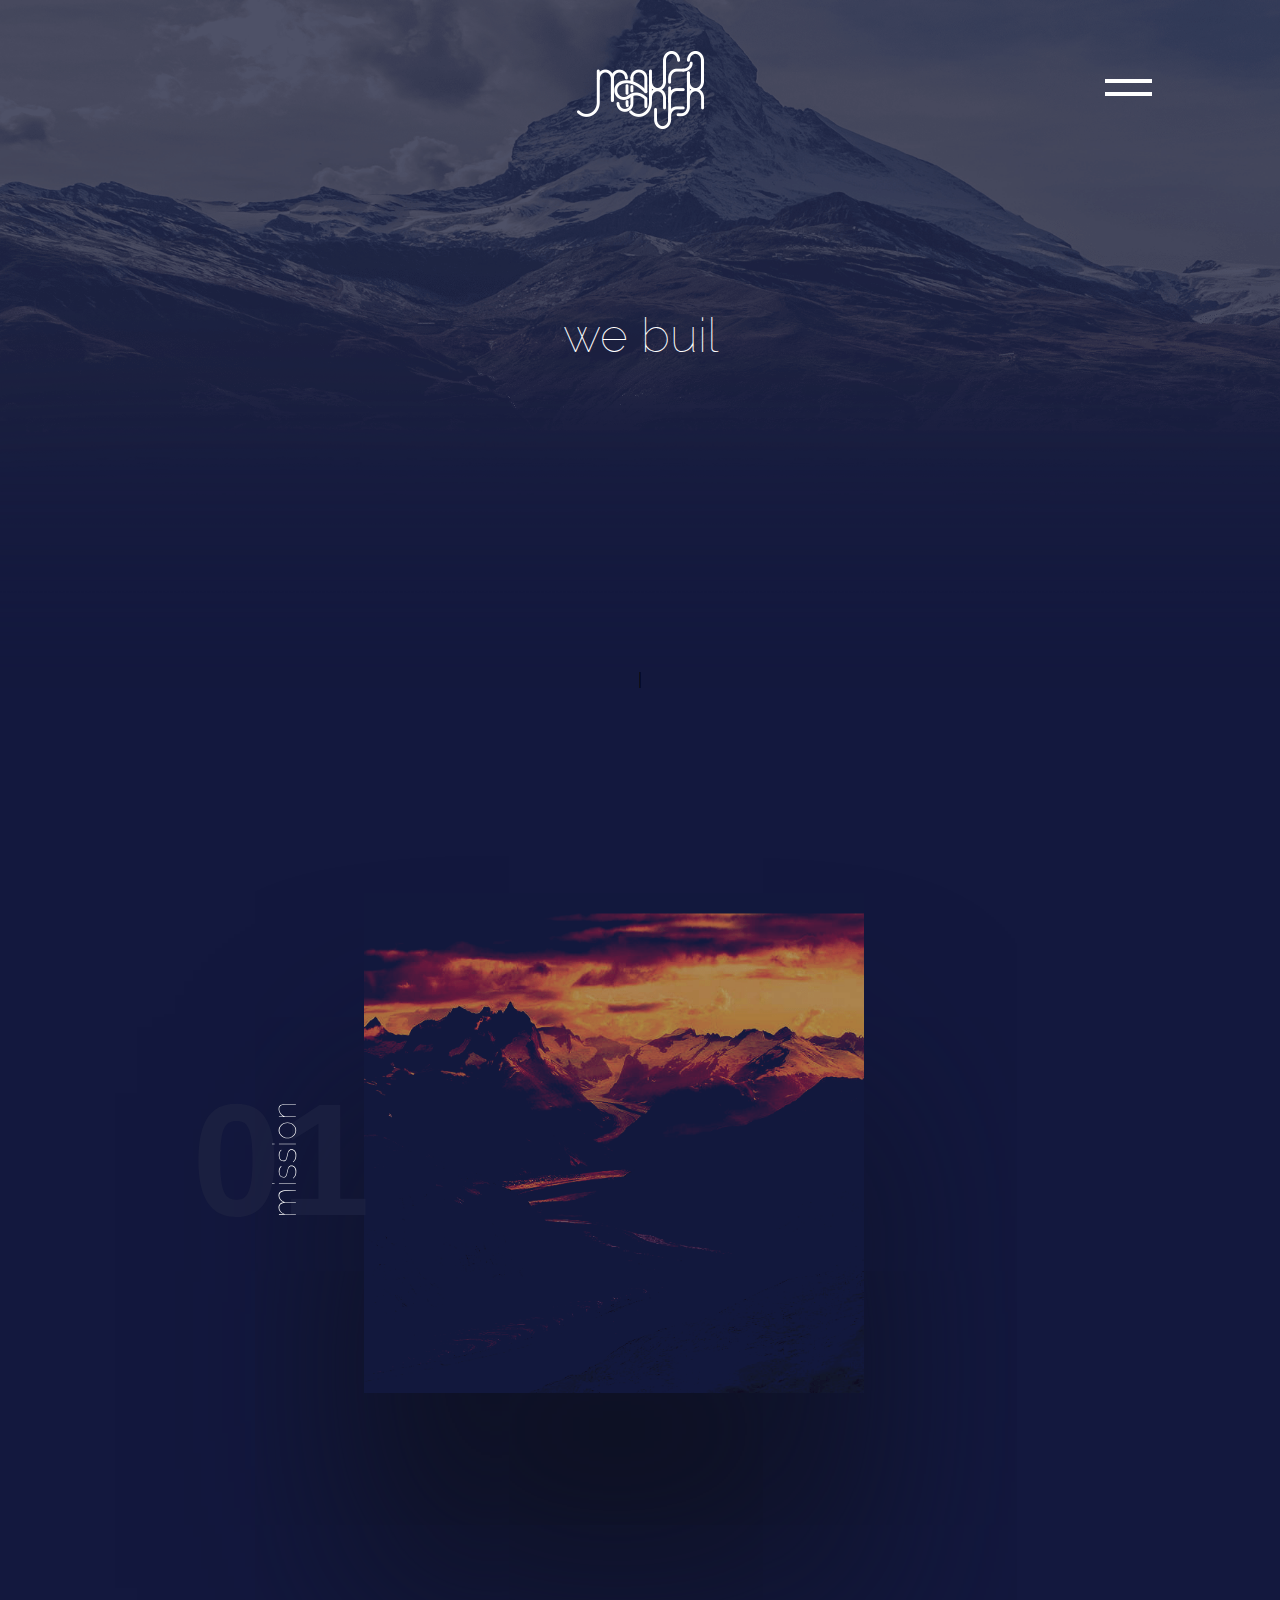
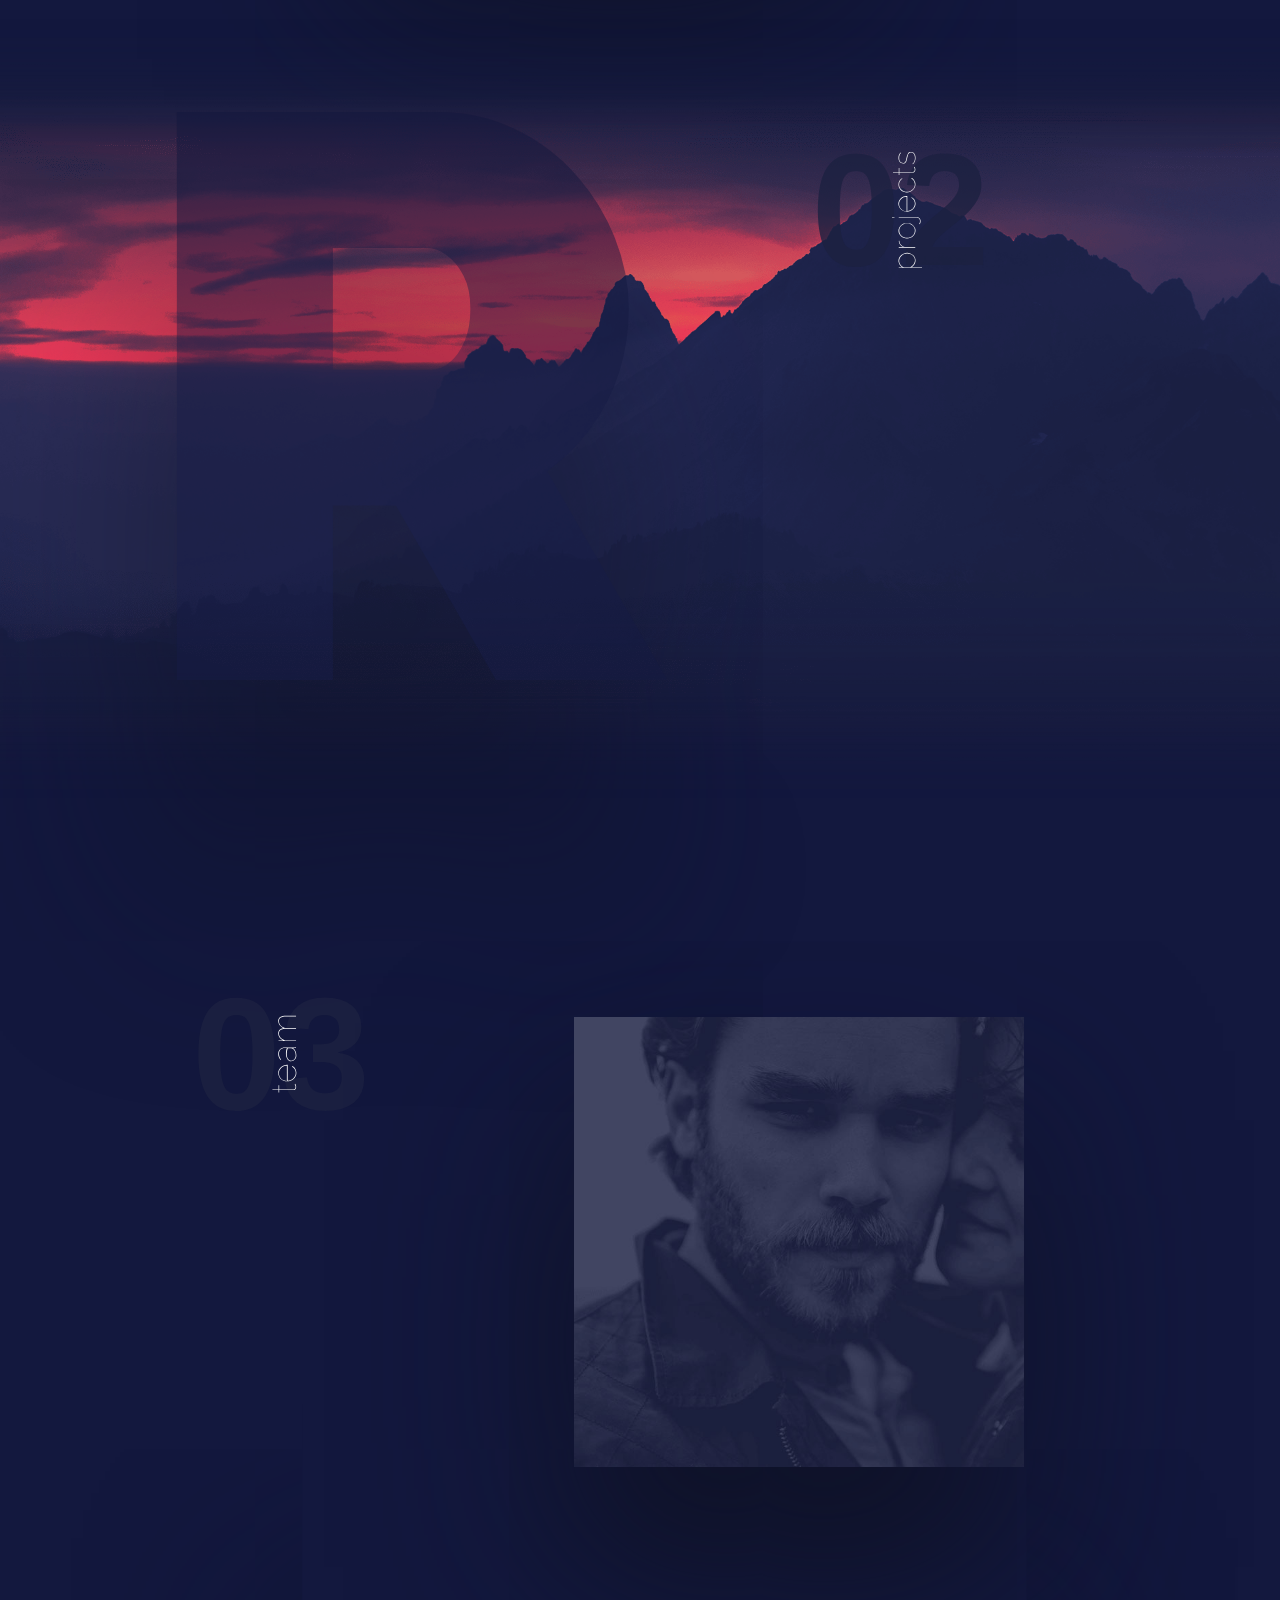
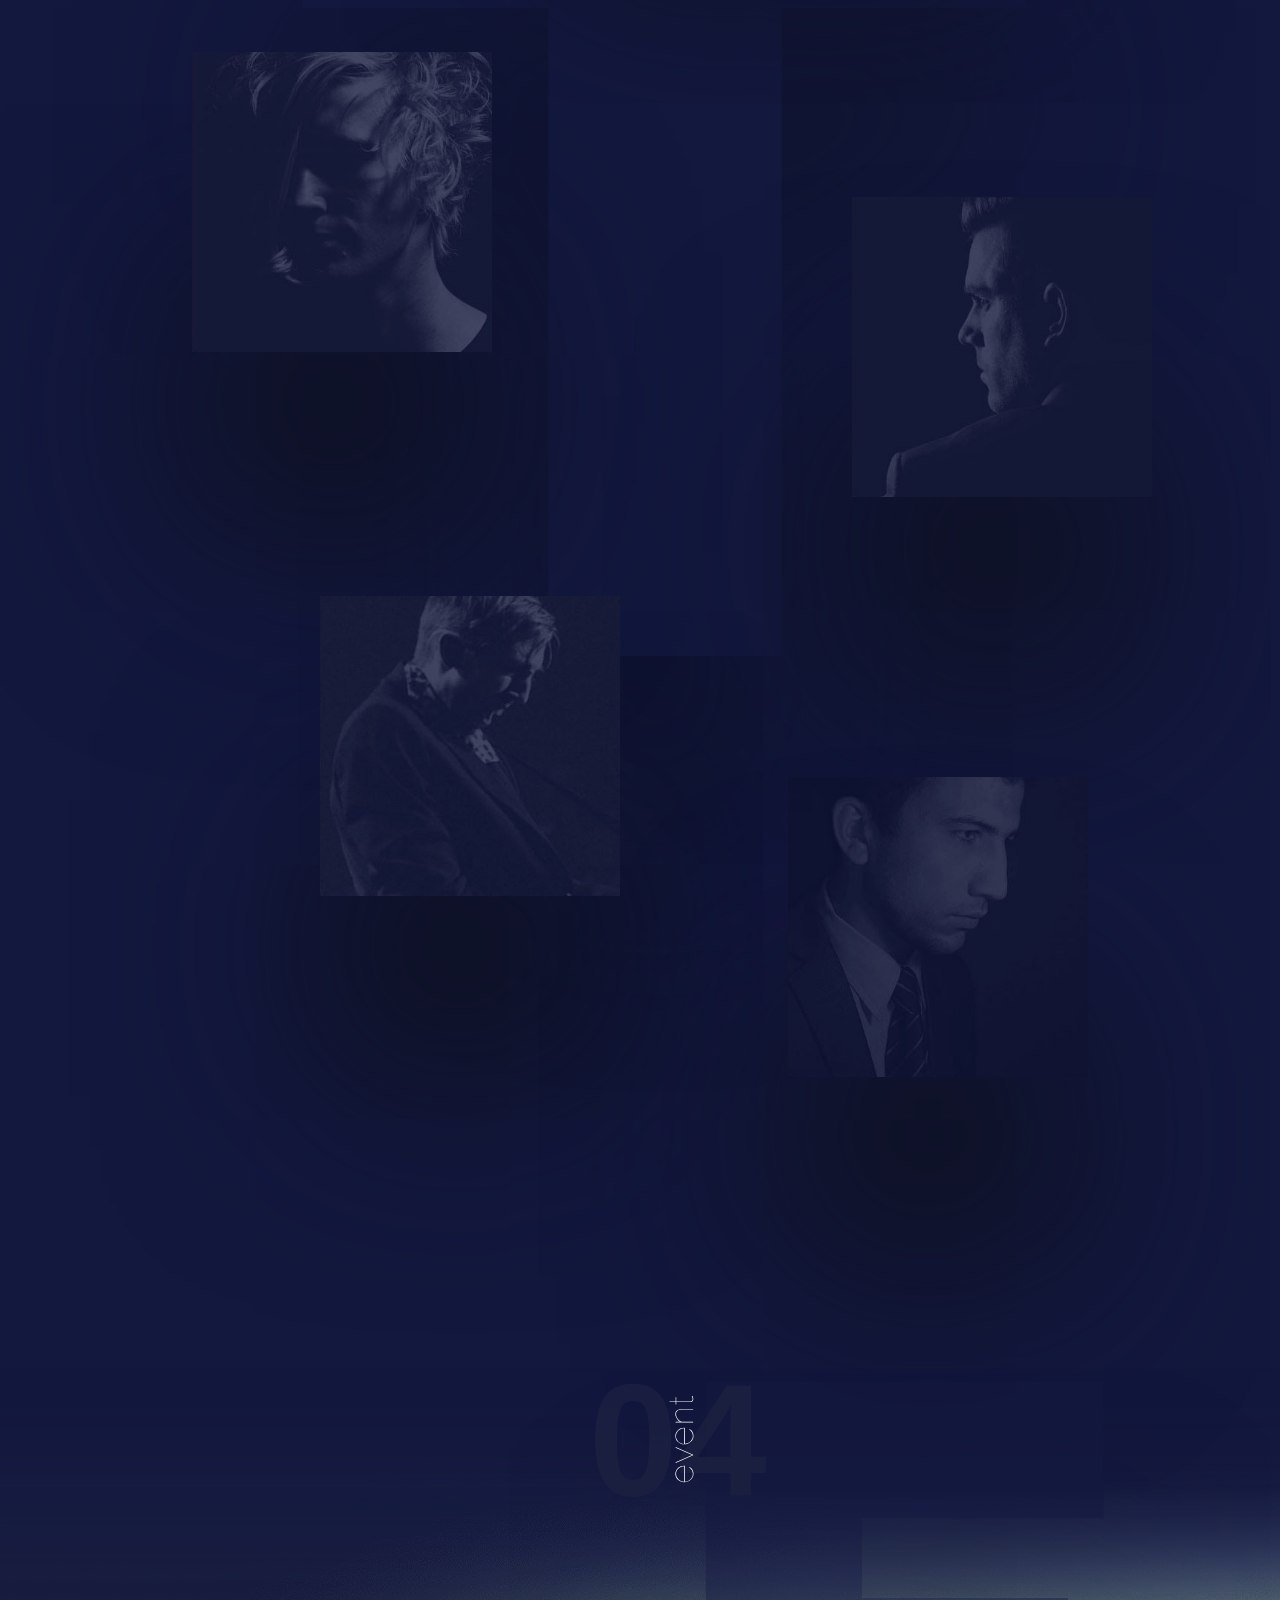
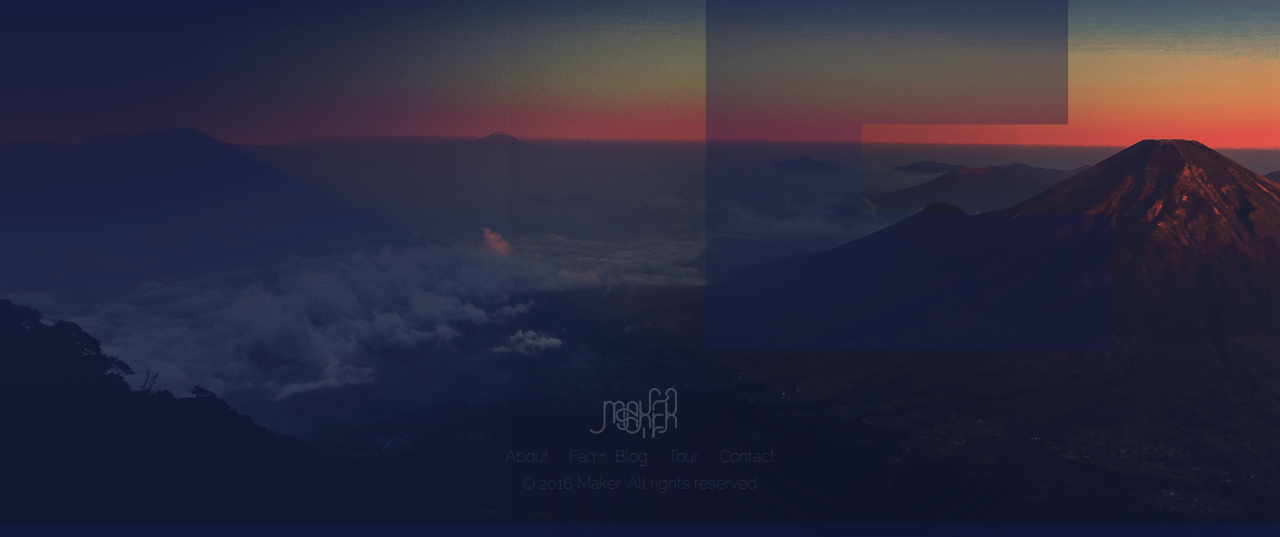
==== commit a788e80a: "Add files via upload" ====
--- a/index.html
+++ b/index.html
@@ -30,6 +30,7 @@
     <section class="header" id="#header">
         <div class="container">
             <h3 class="intro">we build innovative companies</h3>
+
         </div>
     </section>
     <section class="mission" id="#mission">
@@ -85,12 +86,12 @@
                     />
                 </svg>
             </div>
-            <div class="partners"> <img src="../images/strategy-min.png" alt="">
-                <img src="../images/headphones-min.png" alt="">
-                <img src="../images/badminton-min.png" alt="">
-                <img src="../images/american-min.png" alt="">
-                <img src="../images/sun-min.png" alt="">
-                <img src="../images/sixth-min.png" alt=""></div>
+            <div class="partners"> <img src="./images/strategy-min.png" alt="">
+                <img src="./images/headphones-min.png" alt="">
+                <img src="./images/badminton-min.png" alt="">
+                <img src="./images/american-min.png" alt="">
+                <img src="./images/sun-min.png" alt="">
+                <img src="./images/sixth-min.png" alt=""></div>
         </div>
 
     </section>
@@ -157,11 +158,11 @@
                 </div>
             </div>
             <div class="team-images">
-                <img src="../images/photo1-min.png" alt="George M. Bryson" class="team-image-1">
-                <img src="../images/photo2-min.png" alt="Kenneth G. Gilmore" class="team-image-2">
-                <img src="../images/photo3-min.png" alt="" class="team-image-3">
-                <img src="../images/photo4-min.png" alt="" class="team-image-4">
-                <img src="../images/photo5-min.png" alt="" class="team-image-5">
+                <img src="./images/photo1-min.jpg" alt="George M. Bryson" class="team-image-1">
+                <img src="./images/photo2-min.jpg" alt="Kenneth G. Gilmore" class="team-image-2">
+                <img src="./images/photo3-min.jpg" alt="" class="team-image-3">
+                <img src="./images/photo4-min.jpg" alt="" class="team-image-4">
+                <img src="./images/photo5-min.jpg" alt="" class="team-image-5">
             </div>
 
         </div>
@@ -207,7 +208,7 @@
 
         </div>
 
-        <img src="../images/mountains-footer2-min.png" class="picture">
+        <img src="./images/mountains-footer2-min.png" class="picture">
 
     </section>
     <script src="js/main.min.js"></script>
--- a/css/styles.min.css
+++ b/css/styles.min.css
@@ -1 +1 @@
-h1{font-family:Raleway,sans-serif;color:#fff}h1,h2{font-weight:900}h2{font-family:Yantramanav,sans-serif;color:#fff;font-size:216px;color:#1c2141;opacity:.8}h3{font-size:64px}h3,h4{font-family:Raleway,sans-serif;font-weight:100;color:#fff}h4{font-size:28px}h6{font-size:21px}h6,p{font-family:Raleway,sans-serif;font-weight:100;color:#fff}p{font-size:18px}*{margin:0}body{background-color:#13183e}.container{width:80%;margin:auto;text-align:center}.number{font-family:Raleway,sans-serif;font-weight:900;color:#fff;font-size:1000px;color:#13183e;opacity:.5;text-shadow:-10px 200px 200px #0e1123;line-height:1;width:10px;height:auto}.nav{height:140px;position:fixed;z-index:7;width:100%}.nav .container{position:relative}.nav .container .logo{background-image:url(../images/logo-min.png);background-repeat:no-repeat;height:80px;width:127px;margin:auto;margin-top:5%;transition:.6s cubic-bezier(1,0,0,1);transition-property:all;transition-duration:1s;transition-timing-function:cubic-bezier(1,0,0,1);transition-delay:0s}.nav .container .logo:hover{transform:scale(1.1)}.nav .container .menu{background-image:url(../images/navigation_button-min.png);background-repeat:no-repeat;height:17px;width:47px;right:0;cursor:pointer;position:absolute;top:35%;transition:.6s cubic-bezier(1,0,0,1);transition-property:all;transition-duration:1s;transition-timing-function:cubic-bezier(1,0,0,1);transition-delay:0s}.nav .container .menu:hover{transform:scale(1.1)}.header{background-image:url(../images/mountains-header2-min.png);background-repeat:no-repeat;background-size:cover;background-origin:border-box;height:auto}.header .intro{padding:32% 0 30%}.mission{position:relative}.mission .mission-image{height:600px;width:600px;background-image:url(../images/mountains-min.png);background-repeat:no-repeat;background-origin:border-box;background-size:cover;margin:20% 25% 20% 23%;box-shadow:-10px 200px 200px #0e1123}.mission .mission-text{position:absolute;text-align:left;width:25%;top:35%;right:20%}.mission .mission-text p{padding-top:5%}.mission .mission-name{display:flex;position:absolute;top:35%;left:15%}.mission .mission-name h2{width:110px;z-index:3}.mission .mission-name svg{fill:#fff;width:25px;z-index:5}.projects{background-image:url(../images/projects-background-min.png);background-repeat:no-repeat;background-size:cover;background-origin:border-box;height:auto;position:relative}.projects .partners{position:absolute;width:60%;top:35%}.projects .partners img{max-width:300px;height:auto;padding:3%;transition:.6s cubic-bezier(1,0,0,1);transition-property:all;transition-duration:1s;transition-timing-function:cubic-bezier(1,0,0,1);transition-delay:0s}.projects .partners img:hover{transform:scale(1.1)}.projects .projects-name{display:flex;position:absolute;top:15%;right:28%}.projects .projects-name h2{width:110px;z-index:3}.projects .projects-name svg{fill:#fff;width:30px;z-index:5}.team{margin-top:10%;position:relative}.team .number{z-index:1;padding:30% 0;margin:auto;width:700px;font-size:1200px}.team .team-images{z-index:2}.team .team-images .team-image-1{position:absolute;right:20%;top:5%;height:550px;width:550px;box-shadow:-10px 100px 200px #0e1123}.team .team-images .team-image-2{top:40%;left:15%}.team .team-images .team-image-2,.team .team-images .team-image-3{position:absolute;height:400px;width:400px;box-shadow:-10px 200px 200px #0e1123}.team .team-images .team-image-3{top:48%;right:10%}.team .team-images .team-image-4{top:70%;left:25%}.team .team-images .team-image-4,.team .team-images .team-image-5{position:absolute;height:400px;width:400px;box-shadow:-10px 200px 200px #0e1123}.team .team-images .team-image-5{top:80%;right:15%}.team .team-text{text-align:left}.team .team-text svg{fill:#fff;height:5px;padding-bottom:10px}.team .team-text h4{padding-bottom:5px;font-weight:200}.team .team-text h6{padding-bottom:25px}.team .team-text p{padding-bottom:2%;font-size:16px}.team .team-text .team-text-1{z-index:4;width:20%;position:absolute;top:18%;left:35%}.team .team-text .team-text-2{z-index:4;width:20%;position:absolute;top:50%;left:32%}.team .team-text .team-text-3{z-index:4;width:20%;position:absolute;top:58%;right:20%}.team .team-text .team-text-4{z-index:4;width:20%;position:absolute;top:82%;left:20%}.team .team-text .team-text-5{z-index:4;width:20%;position:absolute;top:93%;right:5%}.team .team-name{display:flex;position:absolute;top:2%;left:15%}.team .team-name h2{width:110px;z-index:3}.team .team-name svg{fill:#fff;width:25px;z-index:5}.event{margin-top:10%;height:auto;position:relative}.event .container{position:absolute;z-index:6;left:10%}.event .container .number{width:50%;float:right}.event .container .event-text{width:30%;text-align:left;padding:30% 20% 10%}.event .container .event-text h3{padding-bottom:30px}.event .container .event-text p{padding-bottom:20px}.event .picture{width:100%;position:absolute;z-index:1;margin-top:5%}.event .event-name{display:flex;position:absolute;top:10%;left:45%}.event .event-name h2{width:110px;z-index:3}.event .event-name svg{fill:#fff;width:25px;z-index:5}.event .footer{margin:auto;position:absolute;width:40%;top:110%;left:30%}.event .footer .logo{background-image:url(../images/logo-foot-min.png);background-repeat:no-repeat;background-origin:border-box;height:50px;width:100px;margin:auto}.event .footer .link{color:#464b66;font-family:Raleway,sans-serif;font-weight:100;padding:2%;cursor:pointer}.event .footer .link span{padding:0 2%}.event .footer .link span:hover{text-decoration:underline}.event .footer .foot{color:#464b66;font-family:Raleway,sans-serif;font-weight:100;padding-bottom:5%}@media (max-width:1366px){h2{font-size:160px;width:90px}h3{font-size:48px}.number{font-size:800px}.mission .mission-image{height:500px;width:500px}.mission .mission-name h2{width:80px}.projects .partners img{max-width:220px}.projects .projects-name h2,.team .team-name h2{width:80px}.team .team-images .team-image-1{height:450px;width:450px}.team .team-images .team-image-2,.team .team-images .team-image-3,.team .team-images .team-image-4,.team .team-images .team-image-5{height:300px;width:300px}.event .event-name h2{width:80px}.event .container .event-text{padding:25% 15% 5%}.event .footer{top:90%}}@media (max-width:768px){.header .intro{padding:52% 0 30%}.nav{width:80%}.number{font-size:600px}.team .number{display:none}.mission{margin-top:70%}.projects .partners{width:60%;top:20%}.team-text{display:block;width:50%;float:right;margin-top:30%}.team-text p{display:none}.team-text-1,.team-text-2,.team-text-3,.team-text-4,.team-text-5{position:static!important;width:100%!important;height:100px;padding-bottom:105px}.team-images{display:block;width:50%;float:right;margin-top:30%}.team-images p{display:none}.team-image-1,.team-image-2,.team-image-3,.team-image-4,.team-image-5{position:static!important;width:200px!important;height:200px!important}.event{margin-top:200%}p{font-size:16px}.event .picture{margin-top:50%}.event .footer{top:100%;width:80%;left:10%}.event .container .event-text{padding:25% 15% 15%}}@media (max-width:480px){.number,h2{display:none}.mission .mission-image{height:200px;width:200px}.mission .mission-text{width:60%;left:25%}.projects{margin-top:60%}.partners{position:static!important}.team-images{width:60%}.team-text{width:40%;float:right;margin-top:30%}.team-text p{display:none}.event{margin-top:280%}.event .container .event-text{width:70%}.event .event-name{left:0}.event .picture{margin-top:80%}}+h1{font-family:Raleway,sans-serif;color:#fff}h1,h2{font-weight:900}h2{font-family:Yantramanav,sans-serif;color:#fff;font-size:216px;color:#1c2141;opacity:.8}h3{font-size:64px}h3,h4{font-family:Raleway,sans-serif;font-weight:100;color:#fff}h4{font-size:28px}h6{font-size:21px}h6,p{font-family:Raleway,sans-serif;font-weight:100;color:#fff}p{font-size:18px}*{margin:0}body{background-color:#13183e}.container{width:80%;margin:auto;text-align:center}.number{font-family:Raleway,sans-serif;font-weight:900;color:#fff;font-size:1000px;color:#13183e;opacity:.5;text-shadow:-10px 200px 200px #0e1123;line-height:1;width:10px;height:auto}.nav{height:140px;position:fixed;z-index:7;width:100%}.nav .container{position:relative}.nav .container .logo{background-image:url(../images/logo-min.png);background-repeat:no-repeat;height:80px;width:127px;margin:auto;margin-top:5%;transition:.6s cubic-bezier(1,0,0,1);transition-property:all;transition-duration:1s;transition-timing-function:cubic-bezier(1,0,0,1);transition-delay:0s}.nav .container .logo:hover{transform:scale(1.1)}.nav .container .menu{background-image:url(../images/navigation_button-min.png);background-repeat:no-repeat;height:17px;width:47px;right:0;cursor:pointer;position:absolute;top:35%;transition:.6s cubic-bezier(1,0,0,1);transition-property:all;transition-duration:1s;transition-timing-function:cubic-bezier(1,0,0,1);transition-delay:0s}.nav .container .menu:hover{transform:scale(1.1)}.header{background-image:url(../images/mountains-header2-min.png);background-repeat:no-repeat;background-size:cover;background-origin:border-box;height:auto}.header .intro{padding:30% 0}.mission{position:relative}.mission .mission-image{height:600px;width:600px;background-image:url(../images/mountains-min.png);background-repeat:no-repeat;background-origin:border-box;background-size:cover;margin:20% 25% 20% 23%;box-shadow:-10px 200px 200px #0e1123}.mission .mission-text{opacity:0;position:absolute;text-align:left;width:25%;top:35%;right:0}.mission .mission-text p{padding-top:5%}.mission .mission-name{display:flex;position:absolute;top:35%;left:15%}.mission .mission-name h2{width:110px;z-index:3}.mission .mission-name svg{fill:#fff;width:25px;z-index:5}.projects{background-image:url(../images/projects-background-min.png);background-repeat:no-repeat;background-size:cover;background-origin:border-box;height:auto;position:relative}.projects .partners{position:absolute;width:60%;top:35%;opacity:0;left:0}.projects .partners img{max-width:300px;height:auto;padding:3%;transition:.6s cubic-bezier(1,0,0,1);transition-property:all;transition-duration:1s;transition-timing-function:cubic-bezier(1,0,0,1);transition-delay:0s}.projects .partners img:hover{transform:scale(1.1)}.projects .projects-name{display:flex;position:absolute;top:15%;right:28%}.projects .projects-name h2{width:110px;z-index:3}.projects .projects-name svg{fill:#fff;width:30px;z-index:5}.team{margin-top:10%;position:relative}.team .number{z-index:1;padding:30% 0;margin:auto;width:700px;font-size:1200px}.team .team-images{z-index:2}.team .team-images .team-image-1{position:absolute;right:20%;top:5%;height:550px;width:550px;box-shadow:-10px 100px 200px #0e1123}.team .team-images .team-image-2{top:40%;left:15%}.team .team-images .team-image-2,.team .team-images .team-image-3{position:absolute;height:400px;width:400px;box-shadow:-10px 200px 200px #0e1123}.team .team-images .team-image-3{top:48%;right:10%}.team .team-images .team-image-4{top:70%;left:25%}.team .team-images .team-image-4,.team .team-images .team-image-5{position:absolute;height:400px;width:400px;box-shadow:-10px 200px 200px #0e1123}.team .team-images .team-image-5{top:80%;right:15%}.team .team-text{text-align:left}.team .team-text svg{fill:#fff;height:5px;padding-bottom:10px}.team .team-text h4{padding-bottom:5px;font-weight:200}.team .team-text h6{padding-bottom:25px}.team .team-text p{padding-bottom:2%;font-size:16px}.team .team-text .team-text-1{z-index:4;width:20%;position:absolute;top:18%;opacity:0;left:0}.team .team-text .team-text-2{z-index:4;width:20%;position:absolute;top:50%;opacity:0;left:0}.team .team-text .team-text-3{z-index:4;width:20%;position:absolute;top:58%;right:0;opacity:0}.team .team-text .team-text-4{z-index:4;width:20%;position:absolute;top:82%;opacity:0;left:0}.team .team-text .team-text-5{z-index:4;width:20%;position:absolute;top:93%;right:0;opacity:0}.team .team-name{display:flex;position:absolute;top:2%;left:15%}.team .team-name h2{width:110px;z-index:3}.team .team-name svg{fill:#fff;width:25px;z-index:5}.event{margin-top:10%;height:auto;position:relative}.event .container{position:absolute;z-index:6;left:10%}.event .container .number{width:50%;float:right}.event .container .event-text{width:30%;text-align:left;padding:30% 0 10%;opacity:0}.event .container .event-text h3{padding-bottom:30px}.event .container .event-text p{padding-bottom:20px}.event .picture{width:100%;position:absolute;z-index:1;margin-top:5%}.event .event-name{display:flex;position:absolute;top:10%;left:45%}.event .event-name h2{width:110px;z-index:3}.event .event-name svg{fill:#fff;width:25px;z-index:5}.event .footer{margin:auto;position:absolute;width:40%;top:110%;left:30%}.event .footer .logo{background-image:url(../images/logo-foot-min.png);background-repeat:no-repeat;background-origin:border-box;height:50px;width:100px;margin:auto}.event .footer .link{color:#464b66;font-family:Raleway,sans-serif;font-weight:100;padding:2%;cursor:pointer}.event .footer .link span{padding:0 2%}.event .footer .link span:hover{text-decoration:underline}.event .footer .foot{color:#464b66;font-family:Raleway,sans-serif;font-weight:100;padding-bottom:5%}@media (max-width:1366px){h2{font-size:160px;width:90px}h3{font-size:48px}.number{font-size:800px}.mission .mission-image{height:500px;width:500px}.mission .mission-name h2{width:80px}.projects .partners img{max-width:220px}.projects .projects-name h2,.team .team-name h2{width:80px}.team .team-images .team-image-1{height:450px;width:450px}.team .team-images .team-image-2,.team .team-images .team-image-3,.team .team-images .team-image-4,.team .team-images .team-image-5{height:300px;width:300px}.event .event-name h2{width:80px}.event .container .event-text{padding:25% 15% 5%}.event .footer{top:90%}}@media (max-width:768px){.header .intro{padding:52% 0 30%}.nav{width:80%}.number{font-size:600px}.team .number{display:none}.mission{margin-top:70%}.projects .partners{width:60%;top:20%}.team-text{display:block;width:50%;float:right;margin-top:30%}.team-text p{display:none}.team-text-1,.team-text-2,.team-text-3,.team-text-4,.team-text-5{position:static!important;width:100%!important;height:100px;padding-bottom:105px}.team-images{display:block;width:50%;float:right;margin-top:30%}.team-images p{display:none}.team-image-1,.team-image-2,.team-image-3,.team-image-4,.team-image-5{position:static!important;width:200px!important;height:200px!important}.event{margin-top:200%}p{font-size:16px}.event .picture{margin-top:50%}.event .footer{top:100%;width:80%;left:10%}.event .container .event-text{padding:25% 15% 15%}}@media (max-width:480px){.number,h2{display:none}.mission .mission-image{height:200px;width:200px}.mission .mission-text{width:60%;left:25%}.projects{margin-top:60%}.partners{position:static!important}.team-images{width:60%}.team-text{width:40%;float:right;margin-top:30%}.team-text p{display:none}.event{margin-top:280%}.event .container .event-text{width:70%}.event .event-name{left:0}.event .picture{margin-top:80%}}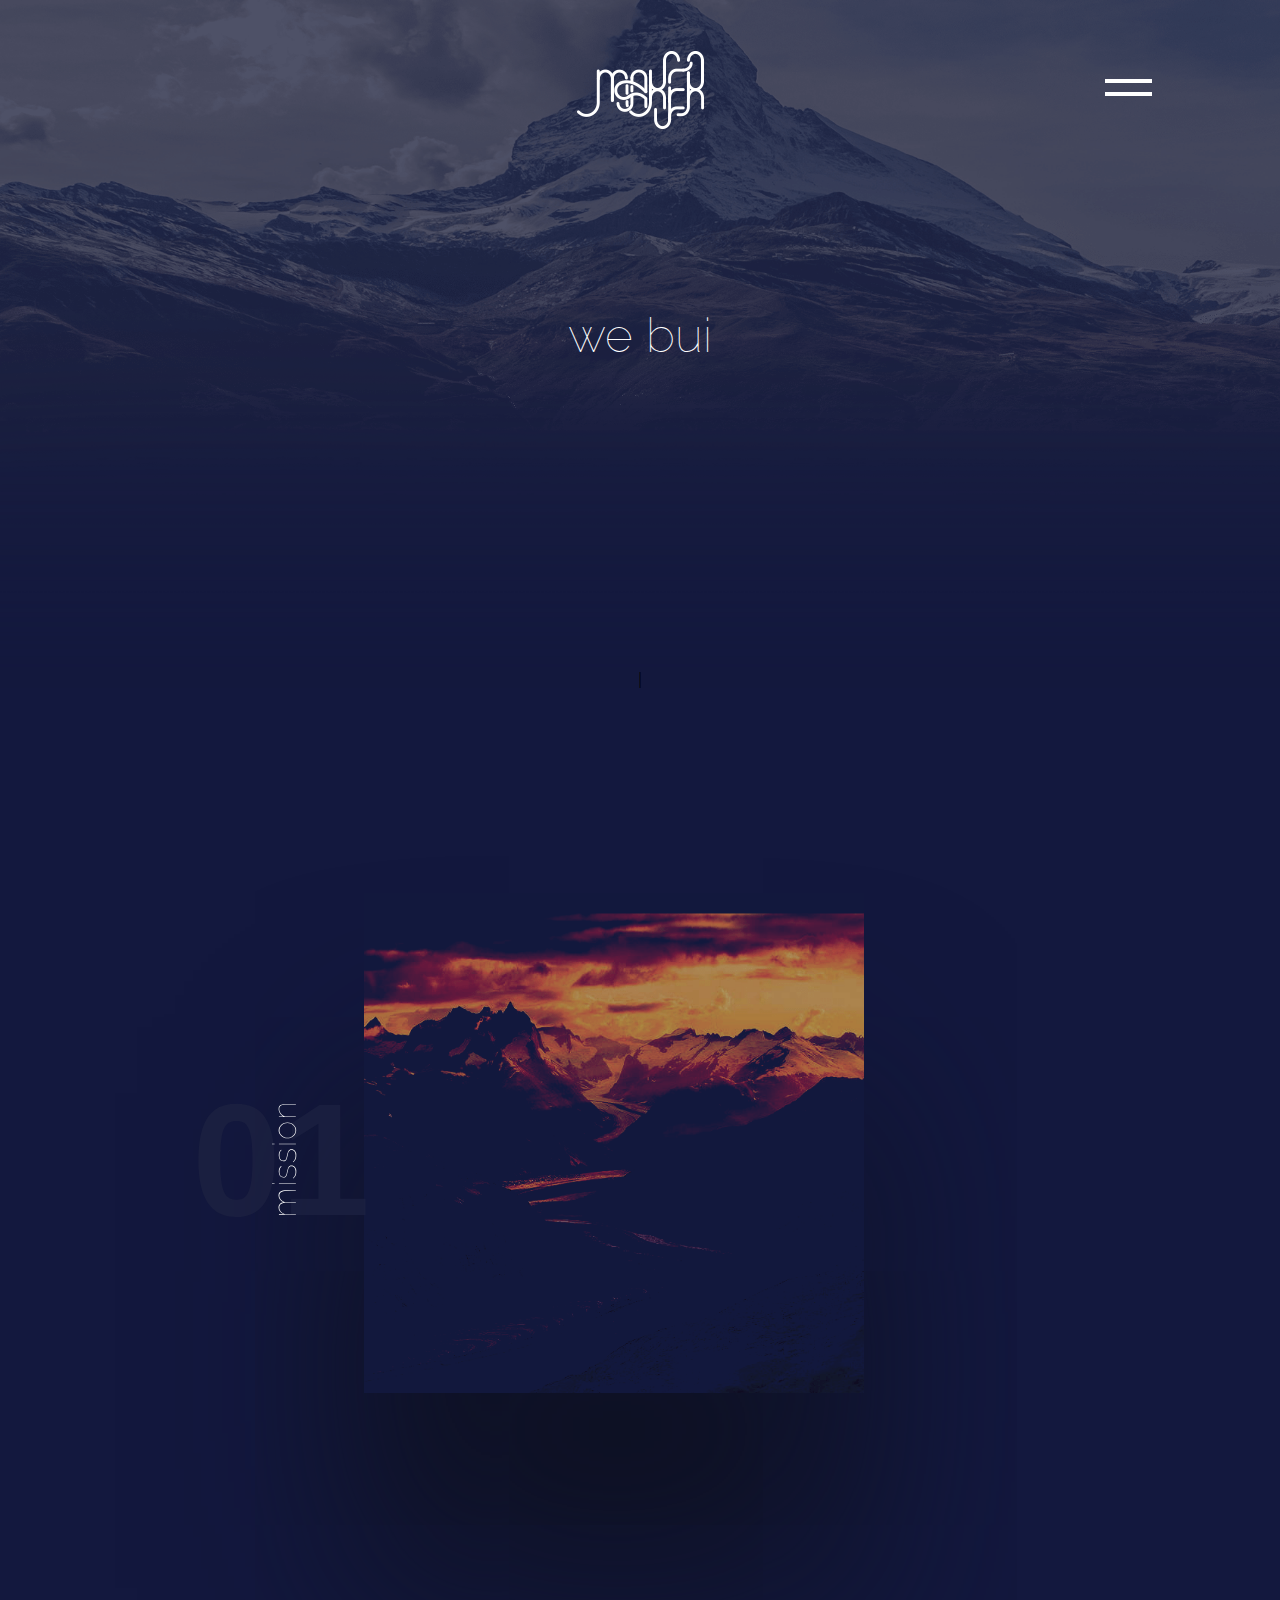
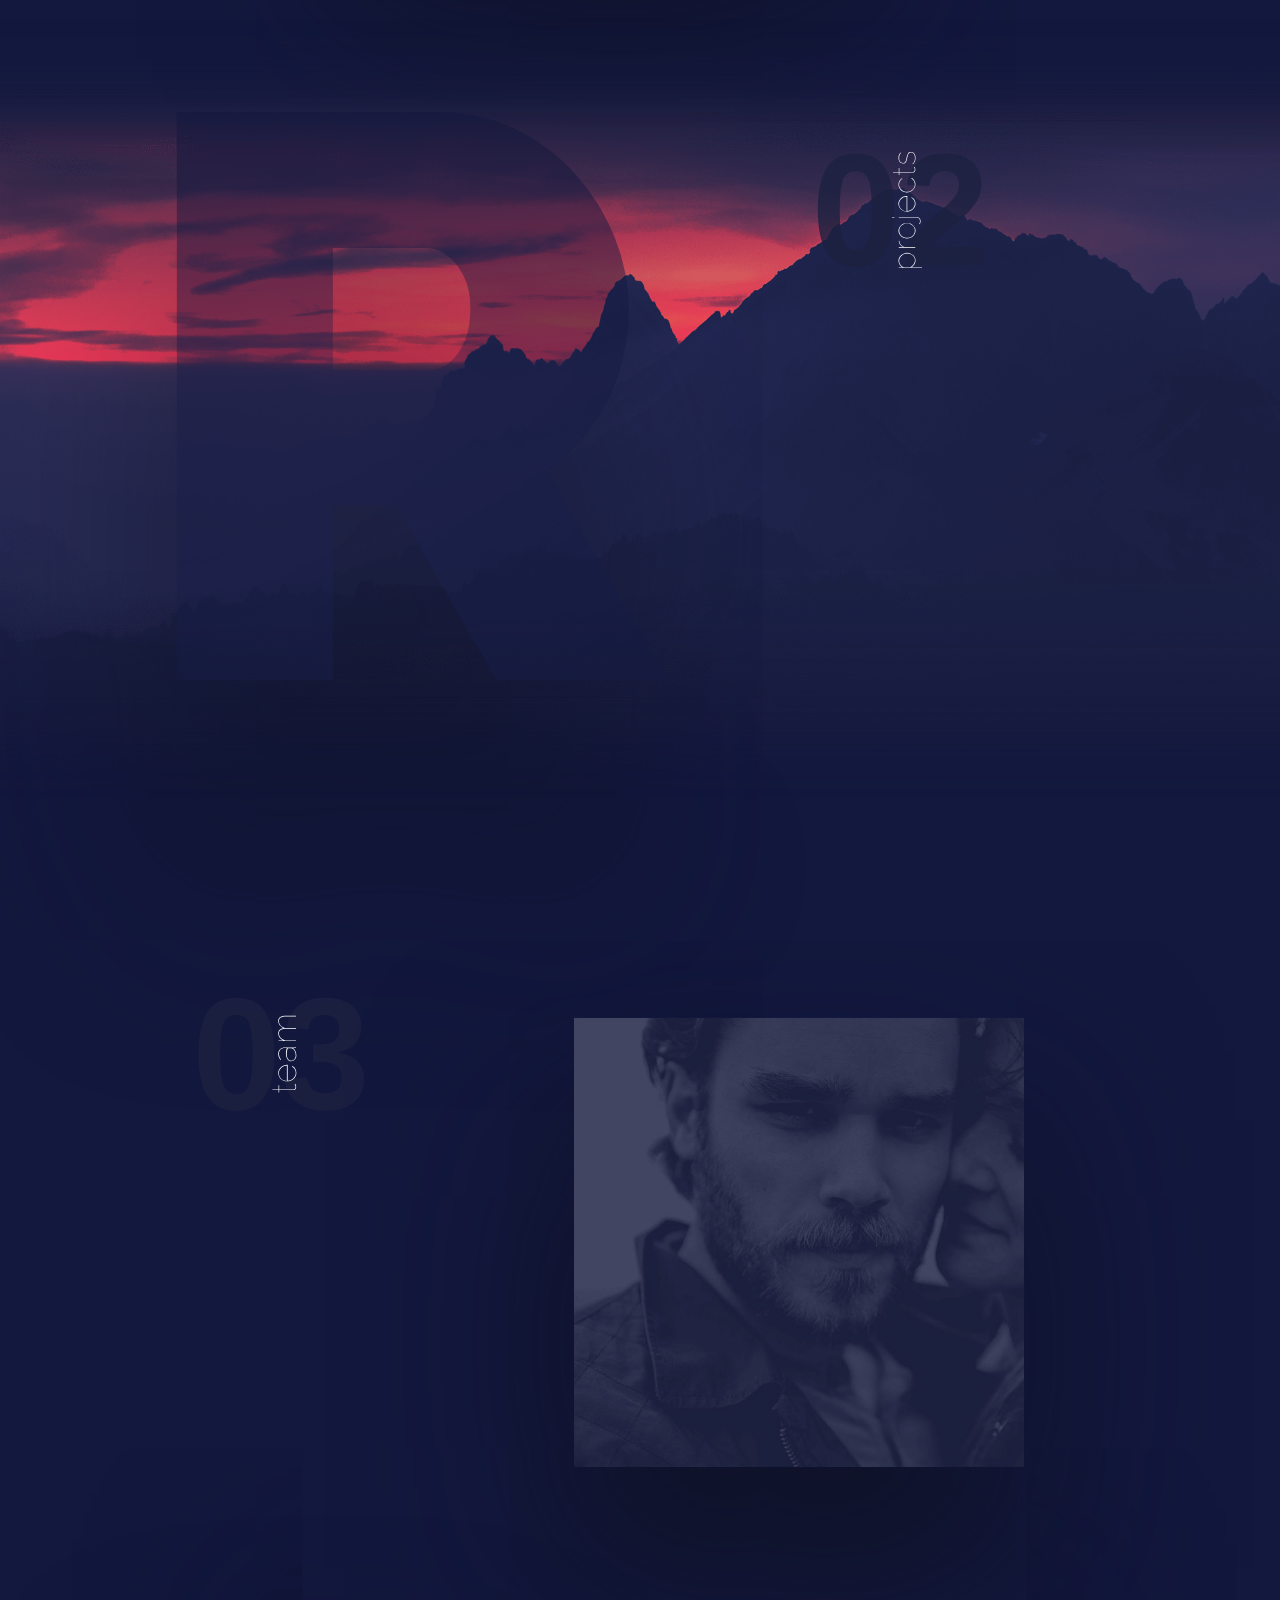
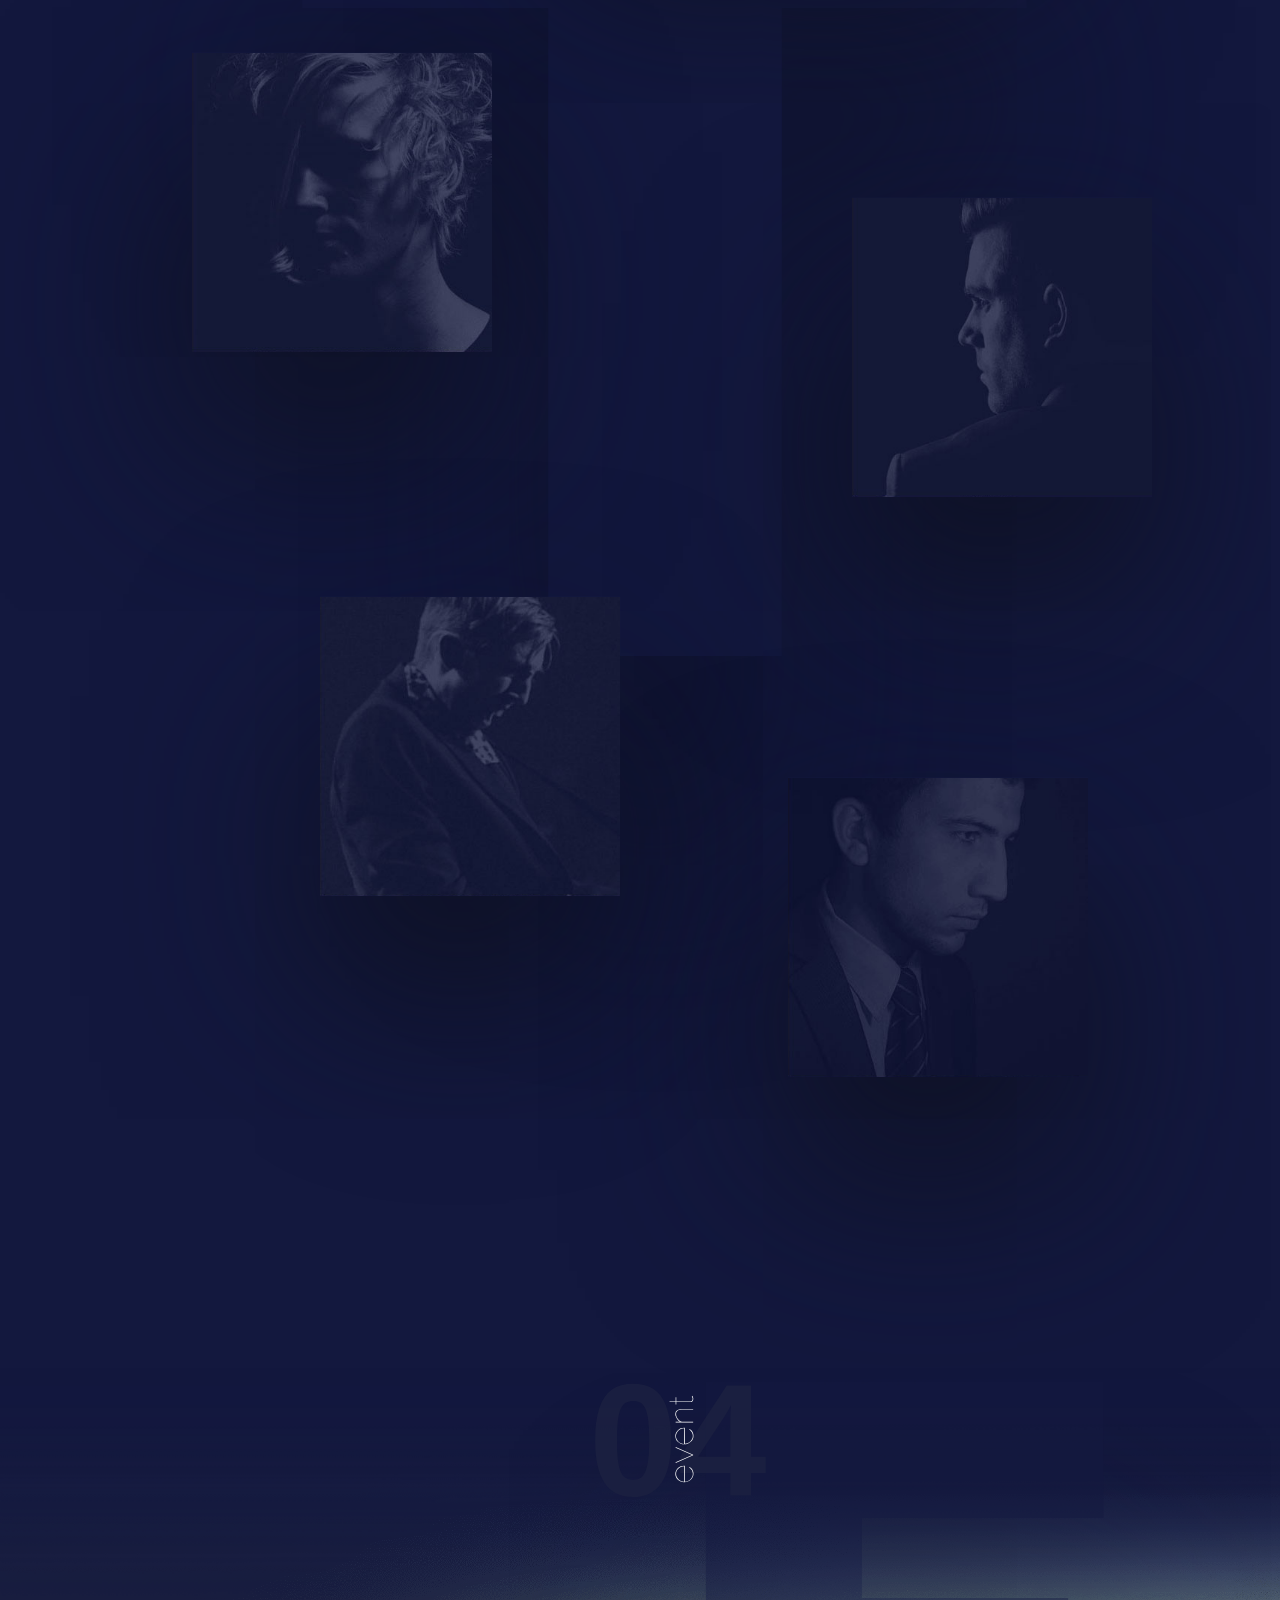
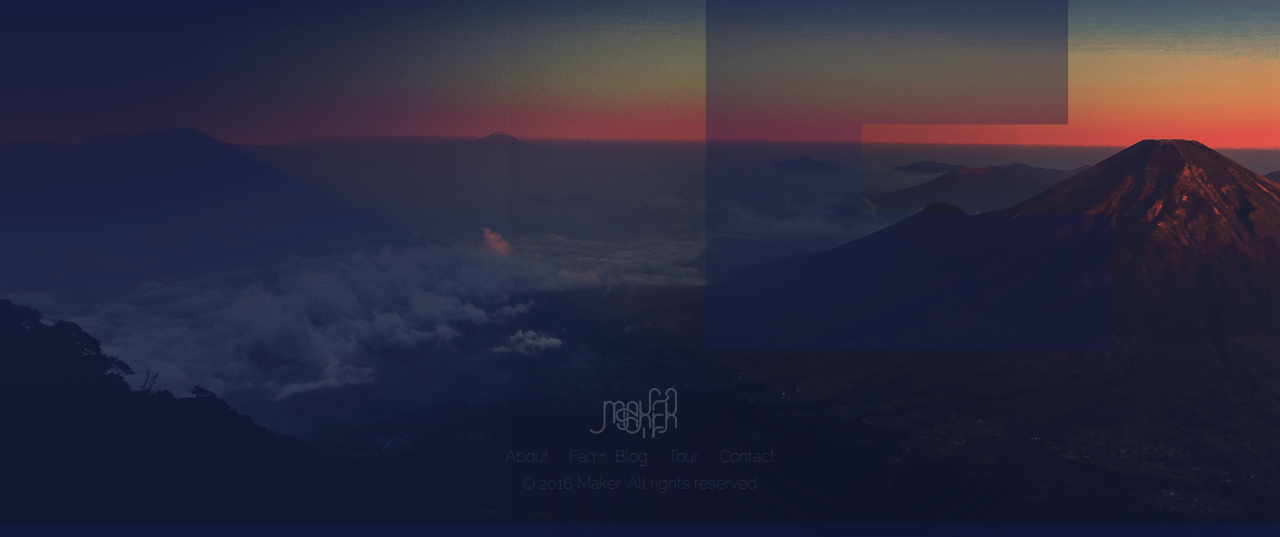
==== commit 1e36b2f8: "Add files via upload" ====
--- a/index.html
+++ b/index.html
@@ -158,11 +158,12 @@
                 </div>
             </div>
             <div class="team-images">
-                <img src="./images/photo1-min.jpg" alt="George M. Bryson" class="team-image-1">
-                <img src="./images/photo2-min.jpg" alt="Kenneth G. Gilmore" class="team-image-2">
-                <img src="./images/photo3-min.jpg" alt="" class="team-image-3">
-                <img src="./images/photo4-min.jpg" alt="" class="team-image-4">
-                <img src="./images/photo5-min.jpg" alt="" class="team-image-5">
+                <div class="team-image-1"></div>
+
+                <div class="team-image-2"></div>
+                <div class="team-image-3"></div>
+                <div class="team-image-4"></div>
+                <div class="team-image-5"></div>
             </div>
 
         </div>
--- a/css/styles.min.css
+++ b/css/styles.min.css
@@ -1 +1 @@
-h1{font-family:Raleway,sans-serif;color:#fff}h1,h2{font-weight:900}h2{font-family:Yantramanav,sans-serif;color:#fff;font-size:216px;color:#1c2141;opacity:.8}h3{font-size:64px}h3,h4{font-family:Raleway,sans-serif;font-weight:100;color:#fff}h4{font-size:28px}h6{font-size:21px}h6,p{font-family:Raleway,sans-serif;font-weight:100;color:#fff}p{font-size:18px}*{margin:0}body{background-color:#13183e}.container{width:80%;margin:auto;text-align:center}.number{font-family:Raleway,sans-serif;font-weight:900;color:#fff;font-size:1000px;color:#13183e;opacity:.5;text-shadow:-10px 200px 200px #0e1123;line-height:1;width:10px;height:auto}.nav{height:140px;position:fixed;z-index:7;width:100%}.nav .container{position:relative}.nav .container .logo{background-image:url(../images/logo-min.png);background-repeat:no-repeat;height:80px;width:127px;margin:auto;margin-top:5%;transition:.6s cubic-bezier(1,0,0,1);transition-property:all;transition-duration:1s;transition-timing-function:cubic-bezier(1,0,0,1);transition-delay:0s}.nav .container .logo:hover{transform:scale(1.1)}.nav .container .menu{background-image:url(../images/navigation_button-min.png);background-repeat:no-repeat;height:17px;width:47px;right:0;cursor:pointer;position:absolute;top:35%;transition:.6s cubic-bezier(1,0,0,1);transition-property:all;transition-duration:1s;transition-timing-function:cubic-bezier(1,0,0,1);transition-delay:0s}.nav .container .menu:hover{transform:scale(1.1)}.header{background-image:url(../images/mountains-header2-min.png);background-repeat:no-repeat;background-size:cover;background-origin:border-box;height:auto}.header .intro{padding:30% 0}.mission{position:relative}.mission .mission-image{height:600px;width:600px;background-image:url(../images/mountains-min.png);background-repeat:no-repeat;background-origin:border-box;background-size:cover;margin:20% 25% 20% 23%;box-shadow:-10px 200px 200px #0e1123}.mission .mission-text{opacity:0;position:absolute;text-align:left;width:25%;top:35%;right:0}.mission .mission-text p{padding-top:5%}.mission .mission-name{display:flex;position:absolute;top:35%;left:15%}.mission .mission-name h2{width:110px;z-index:3}.mission .mission-name svg{fill:#fff;width:25px;z-index:5}.projects{background-image:url(../images/projects-background-min.png);background-repeat:no-repeat;background-size:cover;background-origin:border-box;height:auto;position:relative}.projects .partners{position:absolute;width:60%;top:35%;opacity:0;left:0}.projects .partners img{max-width:300px;height:auto;padding:3%;transition:.6s cubic-bezier(1,0,0,1);transition-property:all;transition-duration:1s;transition-timing-function:cubic-bezier(1,0,0,1);transition-delay:0s}.projects .partners img:hover{transform:scale(1.1)}.projects .projects-name{display:flex;position:absolute;top:15%;right:28%}.projects .projects-name h2{width:110px;z-index:3}.projects .projects-name svg{fill:#fff;width:30px;z-index:5}.team{margin-top:10%;position:relative}.team .number{z-index:1;padding:30% 0;margin:auto;width:700px;font-size:1200px}.team .team-images{z-index:2}.team .team-images .team-image-1{position:absolute;right:20%;top:5%;height:550px;width:550px;box-shadow:-10px 100px 200px #0e1123}.team .team-images .team-image-2{top:40%;left:15%}.team .team-images .team-image-2,.team .team-images .team-image-3{position:absolute;height:400px;width:400px;box-shadow:-10px 200px 200px #0e1123}.team .team-images .team-image-3{top:48%;right:10%}.team .team-images .team-image-4{top:70%;left:25%}.team .team-images .team-image-4,.team .team-images .team-image-5{position:absolute;height:400px;width:400px;box-shadow:-10px 200px 200px #0e1123}.team .team-images .team-image-5{top:80%;right:15%}.team .team-text{text-align:left}.team .team-text svg{fill:#fff;height:5px;padding-bottom:10px}.team .team-text h4{padding-bottom:5px;font-weight:200}.team .team-text h6{padding-bottom:25px}.team .team-text p{padding-bottom:2%;font-size:16px}.team .team-text .team-text-1{z-index:4;width:20%;position:absolute;top:18%;opacity:0;left:0}.team .team-text .team-text-2{z-index:4;width:20%;position:absolute;top:50%;opacity:0;left:0}.team .team-text .team-text-3{z-index:4;width:20%;position:absolute;top:58%;right:0;opacity:0}.team .team-text .team-text-4{z-index:4;width:20%;position:absolute;top:82%;opacity:0;left:0}.team .team-text .team-text-5{z-index:4;width:20%;position:absolute;top:93%;right:0;opacity:0}.team .team-name{display:flex;position:absolute;top:2%;left:15%}.team .team-name h2{width:110px;z-index:3}.team .team-name svg{fill:#fff;width:25px;z-index:5}.event{margin-top:10%;height:auto;position:relative}.event .container{position:absolute;z-index:6;left:10%}.event .container .number{width:50%;float:right}.event .container .event-text{width:30%;text-align:left;padding:30% 0 10%;opacity:0}.event .container .event-text h3{padding-bottom:30px}.event .container .event-text p{padding-bottom:20px}.event .picture{width:100%;position:absolute;z-index:1;margin-top:5%}.event .event-name{display:flex;position:absolute;top:10%;left:45%}.event .event-name h2{width:110px;z-index:3}.event .event-name svg{fill:#fff;width:25px;z-index:5}.event .footer{margin:auto;position:absolute;width:40%;top:110%;left:30%}.event .footer .logo{background-image:url(../images/logo-foot-min.png);background-repeat:no-repeat;background-origin:border-box;height:50px;width:100px;margin:auto}.event .footer .link{color:#464b66;font-family:Raleway,sans-serif;font-weight:100;padding:2%;cursor:pointer}.event .footer .link span{padding:0 2%}.event .footer .link span:hover{text-decoration:underline}.event .footer .foot{color:#464b66;font-family:Raleway,sans-serif;font-weight:100;padding-bottom:5%}@media (max-width:1366px){h2{font-size:160px;width:90px}h3{font-size:48px}.number{font-size:800px}.mission .mission-image{height:500px;width:500px}.mission .mission-name h2{width:80px}.projects .partners img{max-width:220px}.projects .projects-name h2,.team .team-name h2{width:80px}.team .team-images .team-image-1{height:450px;width:450px}.team .team-images .team-image-2,.team .team-images .team-image-3,.team .team-images .team-image-4,.team .team-images .team-image-5{height:300px;width:300px}.event .event-name h2{width:80px}.event .container .event-text{padding:25% 15% 5%}.event .footer{top:90%}}@media (max-width:768px){.header .intro{padding:52% 0 30%}.nav{width:80%}.number{font-size:600px}.team .number{display:none}.mission{margin-top:70%}.projects .partners{width:60%;top:20%}.team-text{display:block;width:50%;float:right;margin-top:30%}.team-text p{display:none}.team-text-1,.team-text-2,.team-text-3,.team-text-4,.team-text-5{position:static!important;width:100%!important;height:100px;padding-bottom:105px}.team-images{display:block;width:50%;float:right;margin-top:30%}.team-images p{display:none}.team-image-1,.team-image-2,.team-image-3,.team-image-4,.team-image-5{position:static!important;width:200px!important;height:200px!important}.event{margin-top:200%}p{font-size:16px}.event .picture{margin-top:50%}.event .footer{top:100%;width:80%;left:10%}.event .container .event-text{padding:25% 15% 15%}}@media (max-width:480px){.number,h2{display:none}.mission .mission-image{height:200px;width:200px}.mission .mission-text{width:60%;left:25%}.projects{margin-top:60%}.partners{position:static!important}.team-images{width:60%}.team-text{width:40%;float:right;margin-top:30%}.team-text p{display:none}.event{margin-top:280%}.event .container .event-text{width:70%}.event .event-name{left:0}.event .picture{margin-top:80%}}+h1{font-family:Raleway,sans-serif;color:#fff}h1,h2{font-weight:900}h2{font-family:Yantramanav,sans-serif;color:#fff;font-size:216px;color:#1c2141;opacity:.8}h3{font-size:64px}h3,h4{font-family:Raleway,sans-serif;font-weight:100;color:#fff}h4{font-size:28px}h6{font-size:21px}h6,p{font-family:Raleway,sans-serif;font-weight:100;color:#fff}p{font-size:18px}*{margin:0}body{background-color:#13183e}.container{width:80%;margin:auto;text-align:center}.number{font-family:Raleway,sans-serif;font-weight:900;color:#fff;font-size:1000px;color:#13183e;opacity:.5;text-shadow:-10px 200px 200px #0e1123;line-height:1;width:10px;height:auto}.nav{height:140px;position:fixed;z-index:7;width:100%}.nav .container{position:relative}.nav .container .logo{background-image:url(../images/logo-min.png);background-repeat:no-repeat;height:80px;width:127px;margin:auto;margin-top:5%;transition:.6s cubic-bezier(1,0,0,1);transition-property:all;transition-duration:1s;transition-timing-function:cubic-bezier(1,0,0,1);transition-delay:0s}.nav .container .logo:hover{transform:scale(1.1)}.nav .container .menu{background-image:url(../images/navigation_button-min.png);background-repeat:no-repeat;height:17px;width:47px;right:0;cursor:pointer;position:absolute;top:35%;transition:.6s cubic-bezier(1,0,0,1);transition-property:all;transition-duration:1s;transition-timing-function:cubic-bezier(1,0,0,1);transition-delay:0s}.nav .container .menu:hover{transform:scale(1.1)}.header{background-image:url(../images/mountains-header2-min.png);background-repeat:no-repeat;background-size:cover;background-origin:border-box;height:auto}.header .intro{padding:30% 0}.mission{position:relative}.mission .mission-image{height:600px;width:600px;background-image:url(../images/mountains-min.png);background-repeat:no-repeat;background-origin:border-box;background-size:cover;margin:20% 25% 20% 23%;box-shadow:-10px 200px 200px #0e1123}.mission .mission-text{opacity:0;position:absolute;text-align:left;width:25%;top:35%;right:0}.mission .mission-text p{padding-top:5%}.mission .mission-name{display:flex;position:absolute;top:35%;left:15%}.mission .mission-name h2{width:110px;z-index:3}.mission .mission-name svg{fill:#fff;width:25px;z-index:5}.projects{background-image:url(../images/projects-background-min.png);background-repeat:no-repeat;background-size:cover;background-origin:border-box;height:auto;position:relative}.projects .partners{position:absolute;width:60%;top:35%;opacity:0;left:0}.projects .partners img{max-width:300px;height:auto;padding:3%;transition:.6s cubic-bezier(1,0,0,1);transition-property:all;transition-duration:1s;transition-timing-function:cubic-bezier(1,0,0,1);transition-delay:0s}.projects .partners img:hover{transform:scale(1.1)}.projects .projects-name{display:flex;position:absolute;top:15%;right:28%}.projects .projects-name h2{width:110px;z-index:3}.projects .projects-name svg{fill:#fff;width:30px;z-index:5}.team{margin-top:10%;position:relative}.team .number{z-index:1;padding:30% 0;margin:auto;width:700px;font-size:1200px}.team .team-images{z-index:2}.team .team-images .team-image-1,.team .team-images .team-image-2,.team .team-images .team-image-3,.team .team-images .team-image-4,.team .team-images .team-image-5{position:absolute;box-shadow:-10px 100px 200px #0e1123;background-repeat:no-repeat;background-size:cover;background-position:0 1px}.team .team-images .team-image-2,.team .team-images .team-image-3,.team .team-images .team-image-4,.team .team-images .team-image-5{height:400px;width:400px}.team .team-images .team-image-2:hover,.team .team-images .team-image-3:hover,.team .team-images .team-image-4:hover,.team .team-images .team-image-5:hover{background-position:0 -400px}.team .team-images .team-image-1{right:20%;top:5%;height:550px;width:550px;background-image:url(../images/photo1-min3.jpg)}.team .team-images .team-image-1:hover{background-position:0 -550px}.team .team-images .team-image-2{top:40%;left:15%;background-image:url(../images/photo2-min3.jpg)}.team .team-images .team-image-3{top:48%;right:10%;background-image:url(../images/photo3-min3.jpg)}.team .team-images .team-image-4{top:70%;left:25%;background-image:url(../images/photo4-min3.jpg)}.team .team-images .team-image-5{top:80%;right:15%;background-image:url(../images/photo5-min3.jpg)}.team .team-text{text-align:left}.team .team-text svg{fill:#fff;height:5px;padding-bottom:10px}.team .team-text h4{padding-bottom:5px;font-weight:200}.team .team-text h6{padding-bottom:25px}.team .team-text p{padding-bottom:2%;font-size:16px}.team .team-text .team-text-1{z-index:4;width:20%;position:absolute;top:18%;opacity:0;left:0}.team .team-text .team-text-2{z-index:4;width:20%;position:absolute;top:50%;opacity:0;left:0}.team .team-text .team-text-3{z-index:4;width:20%;position:absolute;top:58%;right:0;opacity:0}.team .team-text .team-text-4{z-index:4;width:20%;position:absolute;top:82%;opacity:0;left:0}.team .team-text .team-text-5{z-index:4;width:20%;position:absolute;top:93%;right:0;opacity:0}.team .team-name{display:flex;position:absolute;top:2%;left:15%}.team .team-name h2{width:110px;z-index:3}.team .team-name svg{fill:#fff;width:25px;z-index:5}.event{margin-top:10%;height:auto;position:relative}.event .container{position:absolute;z-index:6;left:10%}.event .container .number{width:50%;float:right}.event .container .event-text{width:30%;text-align:left;padding:30% 0 10%;opacity:0}.event .container .event-text h3{padding-bottom:30px}.event .container .event-text p{padding-bottom:20px}.event .picture{width:100%;position:absolute;z-index:1;margin-top:5%}.event .event-name{display:flex;position:absolute;top:10%;left:45%}.event .event-name h2{width:110px;z-index:3}.event .event-name svg{fill:#fff;width:25px;z-index:5}.event .footer{margin:auto;position:absolute;width:40%;top:110%;left:30%}.event .footer .logo{background-image:url(../images/logo-foot-min.png);background-repeat:no-repeat;background-origin:border-box;height:50px;width:100px;margin:auto}.event .footer .link{color:#464b66;font-family:Raleway,sans-serif;font-weight:100;padding:2%;cursor:pointer}.event .footer .link span{padding:0 2%}.event .footer .link span:hover{text-decoration:underline}.event .footer .foot{color:#464b66;font-family:Raleway,sans-serif;font-weight:100;padding-bottom:5%}@media (max-width:1366px){h2{font-size:160px;width:90px}h3{font-size:48px}.number{font-size:800px}.mission .mission-image{height:500px;width:500px}.mission .mission-name h2{width:80px}.projects .partners img{max-width:220px}.projects .projects-name h2,.team .team-name h2{width:80px}.team .team-images .team-image-1{height:450px;width:450px}.team .team-images .team-image-2,.team .team-images .team-image-3,.team .team-images .team-image-4,.team .team-images .team-image-5{height:300px;width:300px}.event .event-name h2{width:80px}.event .container .event-text{padding:25% 15% 5%}.event .footer{top:90%}}@media (max-width:768px){.header .intro{padding:52% 0 30%}.nav{width:80%}.number{font-size:600px}.team .number{display:none}.mission{margin-top:70%}.projects .partners{width:60%;top:20%}.team-text{display:block;width:50%;float:right;margin-top:30%}.team-text p{display:none}.team-text-1,.team-text-2,.team-text-3,.team-text-4,.team-text-5{position:static!important;width:100%!important;height:100px;padding-bottom:105px}.team-images{display:block;width:50%;float:right;margin-top:30%}.team-images p{display:none}.team-image-1,.team-image-2,.team-image-3,.team-image-4,.team-image-5{position:static!important;width:200px!important;height:200px!important}.event{margin-top:200%}p{font-size:16px}.event .picture{margin-top:50%}.event .footer{top:100%;width:80%;left:10%}.event .container .event-text{padding:25% 15% 15%}}@media (max-width:480px){.number,h2{display:none}.mission .mission-image{height:200px;width:200px}.mission .mission-text{width:60%;left:25%}.projects{margin-top:60%}.partners{position:static!important}.team-images{width:60%}.team-text{width:40%;float:right;margin-top:30%}.team-text p{display:none}.event{margin-top:280%}.event .container .event-text{width:70%}.event .event-name{left:0}.event .picture{margin-top:80%}}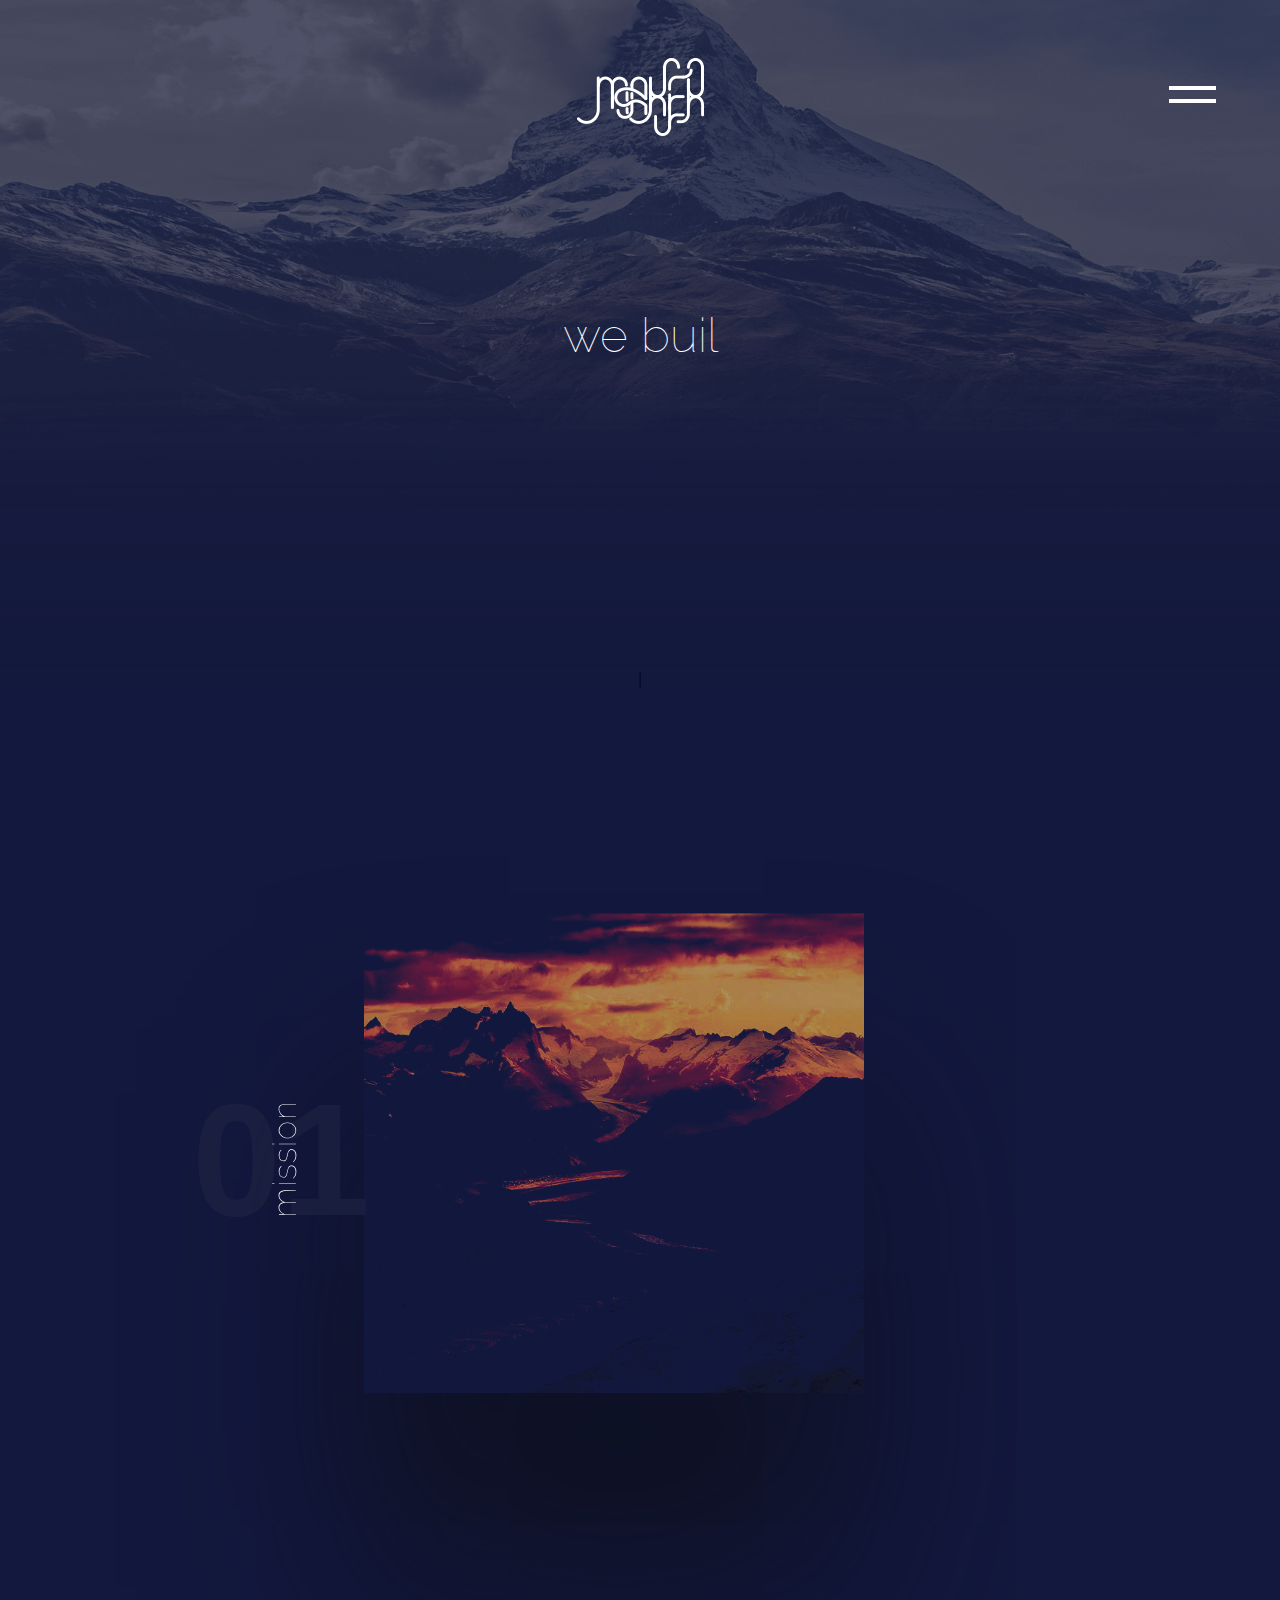
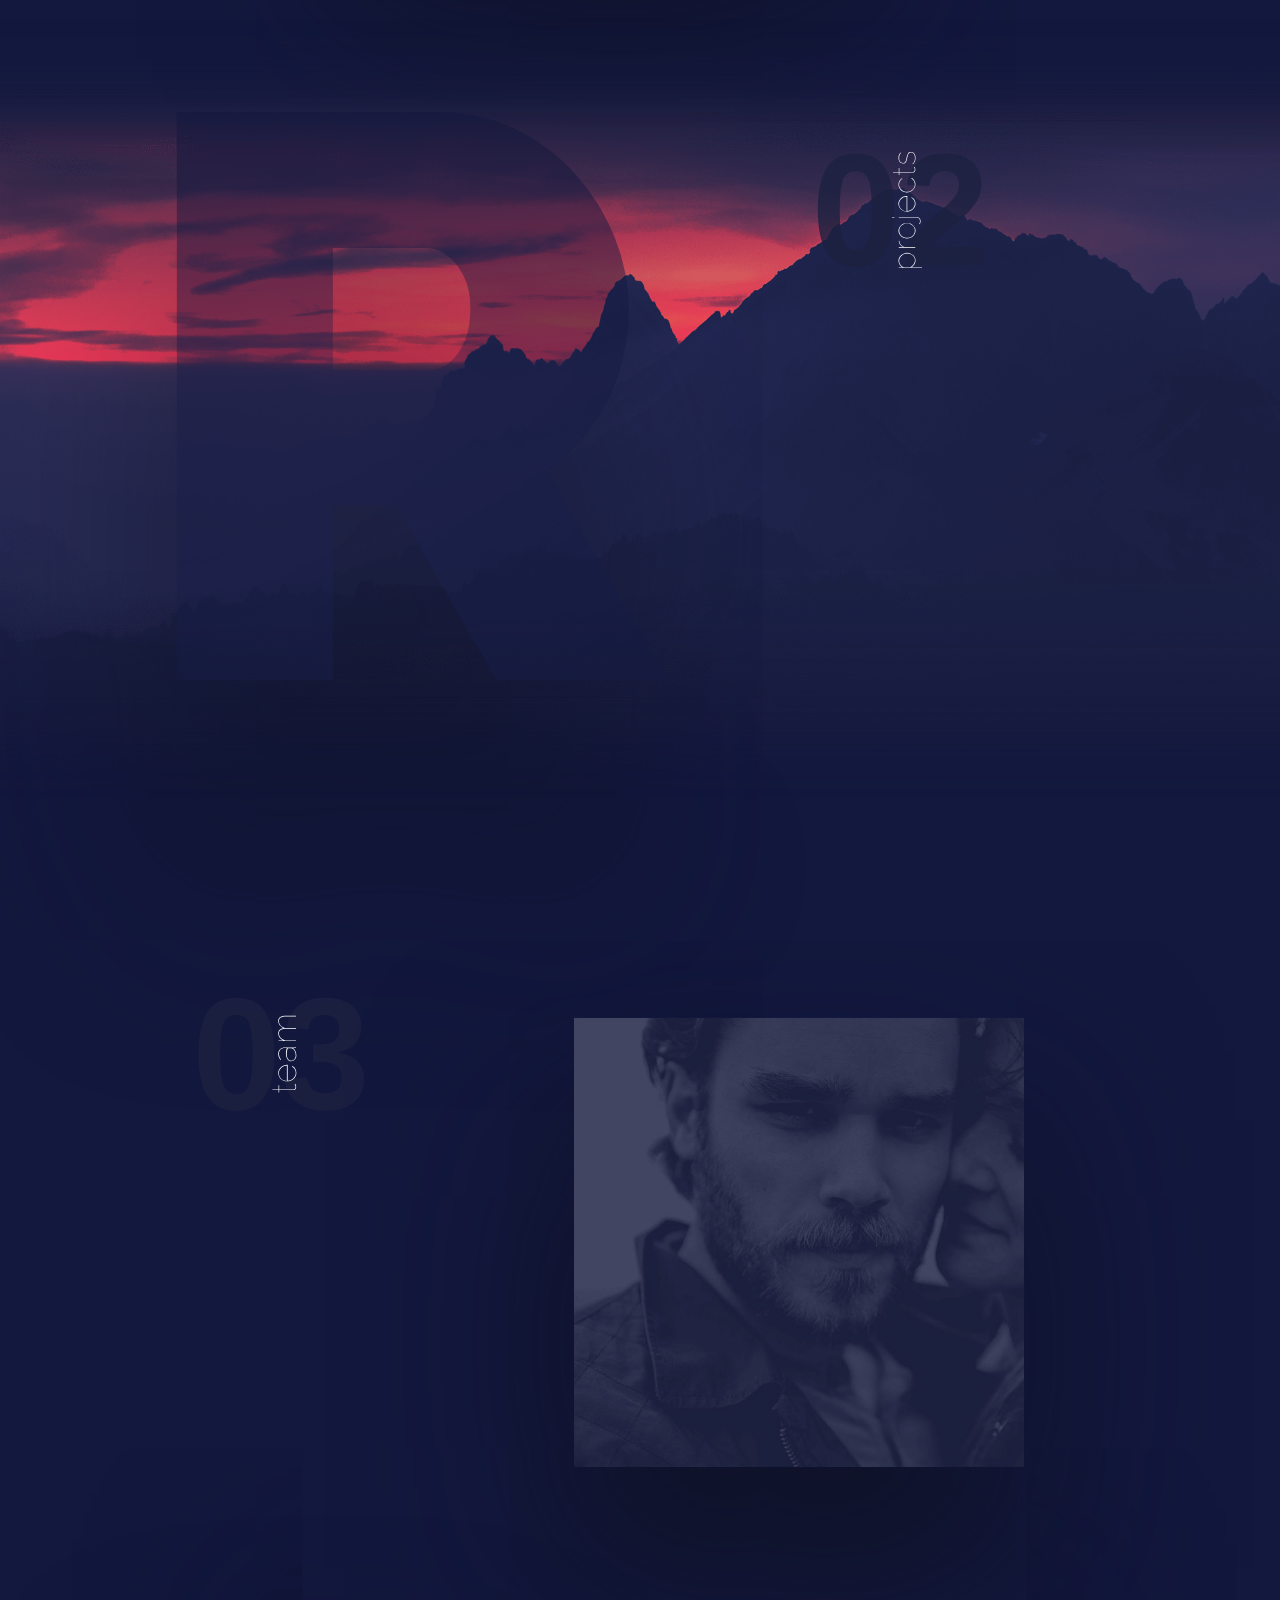
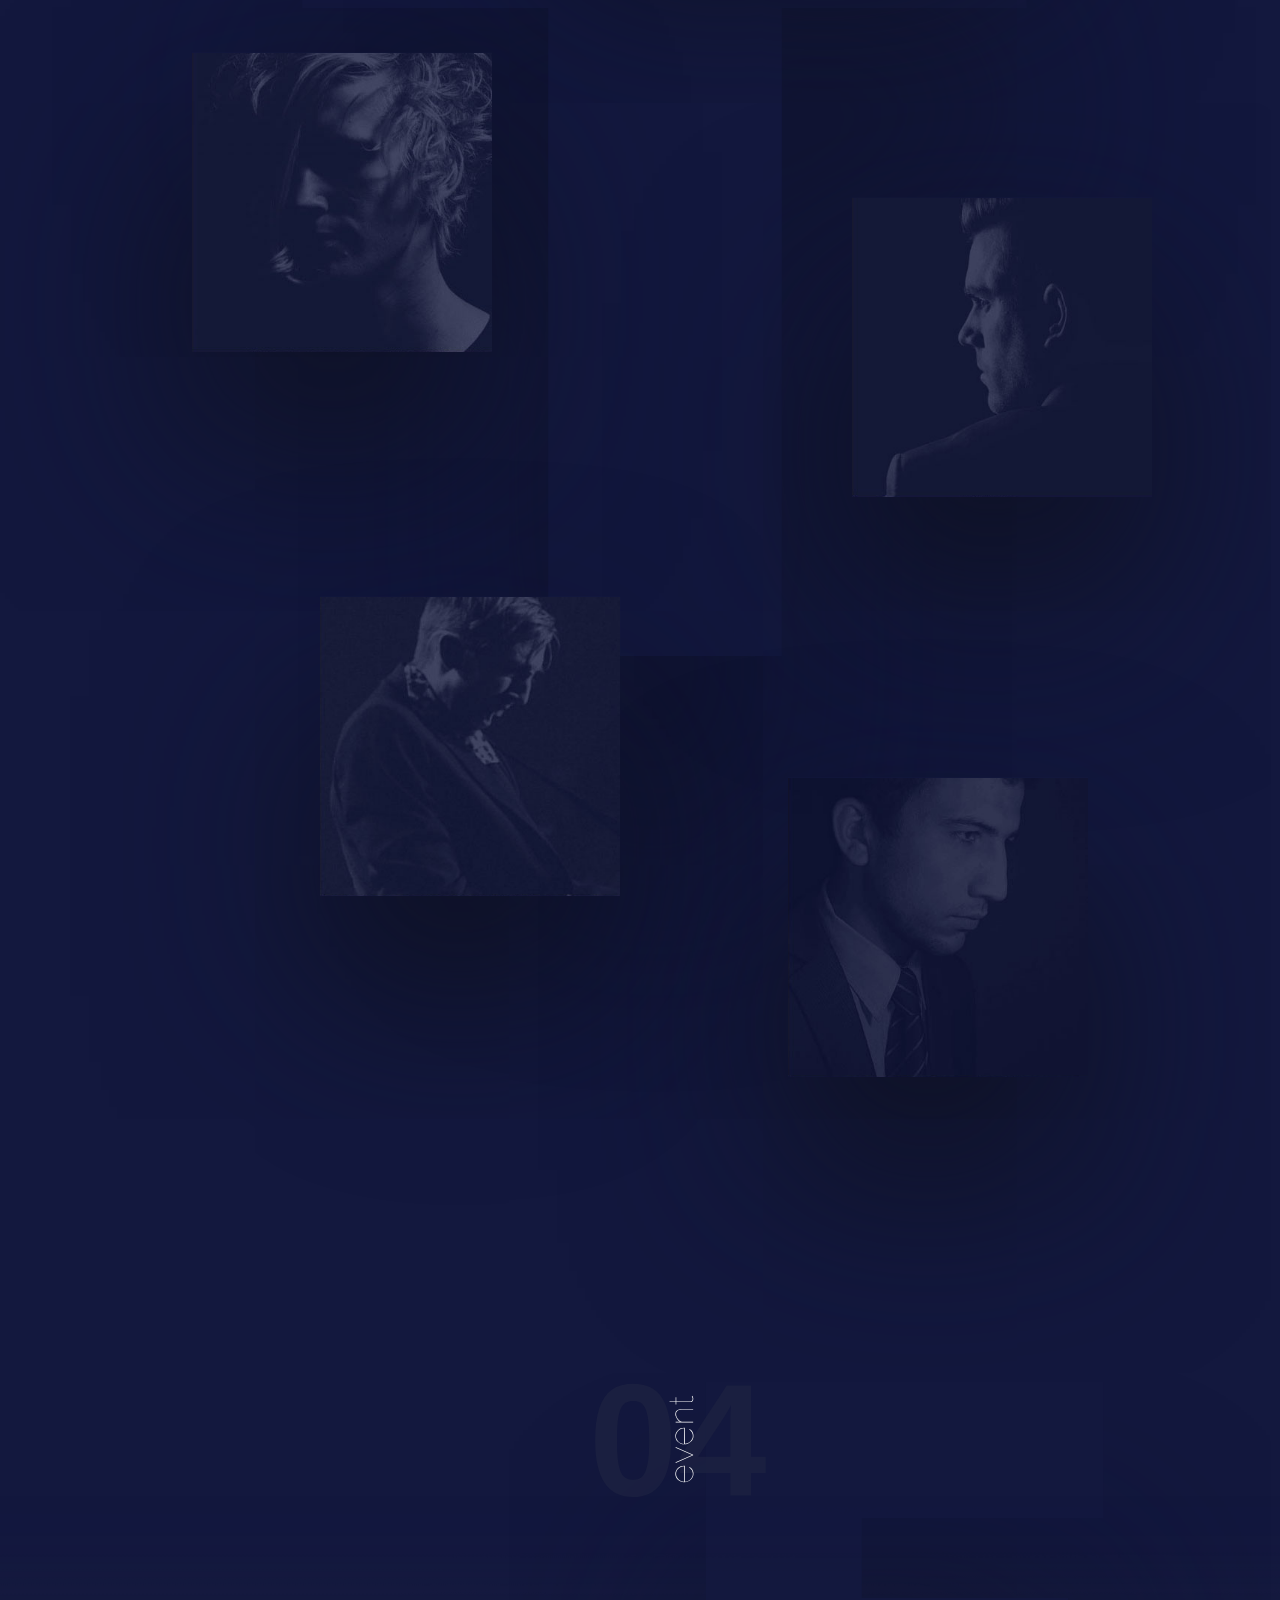
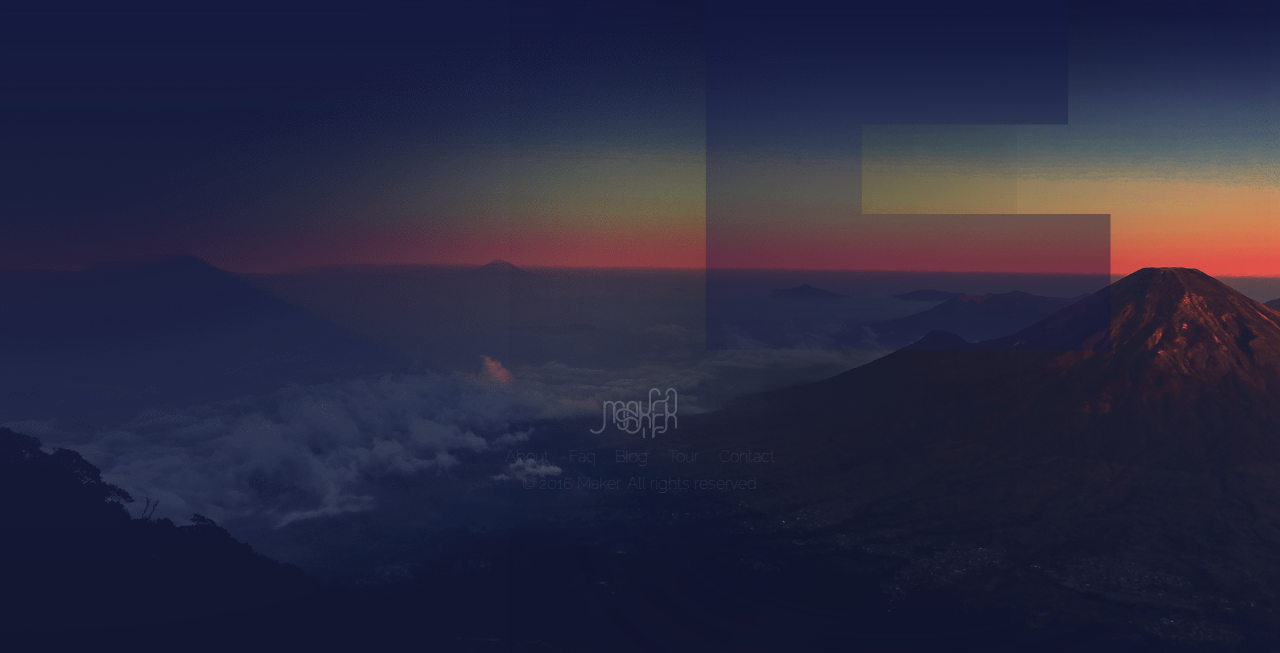
==== commit 9612e5d9: "Add files via upload" ====
--- a/index.html
+++ b/index.html
@@ -19,21 +19,46 @@
 <body>
     <nav class="nav">
         <div class="container">
-            <a href="#header">
-                <div class="logo">
-
-                </div>
-            </a>
+
+            <div class="logo">
+                <a href="#header"><img src="./images/logo-min.png" alt=""></a>
+            </div>
+
             <div class="menu"></div>
+            <div class="menu2"></div>
         </div>
     </nav>
-    <section class="header" id="#header">
+    <div class="menu-window">
+
+
+        <div class="menu-window-item">
+            <a class="menu-link" href="#mission">
+                <h3>mission</h3>
+            </a>
+
+            <a class="menu-link" href="#projects">
+                <h3>projects</h3>
+            </a>
+
+            <a class="menu-link" href="#team">
+                <h3>team</h3>
+            </a>
+
+            <a class="menu-link" href="#event">
+                <h3>event</h3>
+            </a>
+        </div>
+
+
+
+    </div>
+    <section class="header" id="header">
         <div class="container">
             <h3 class="intro">we build innovative companies</h3>
 
         </div>
     </section>
-    <section class="mission" id="#mission">
+    <section class="mission" id="mission">
         <div class="container">
             <div class="mission-image"></div>
 
@@ -62,7 +87,7 @@
             </div>
         </div>
     </section>
-    <section class="projects" id="#projects">
+    <section class="projects" id="projects">
         <div class="container">
             <div class="number">R</div>
             <div class="projects-name">
@@ -95,7 +120,7 @@
         </div>
 
     </section>
-    <section class="team" id="#team">
+    <section class="team" id="team">
         <div class="container">
             <div class="number">T</div>
             <div class="team-name">
@@ -168,7 +193,7 @@
 
         </div>
     </section>
-    <section class="event" id="#event">
+    <section class="event" id="event">
         <div class="container">
             <div class="number">E</div>
             <div class="event-text">
--- a/css/styles.min.css
+++ b/css/styles.min.css
@@ -1 +1 @@
-h1{font-family:Raleway,sans-serif;color:#fff}h1,h2{font-weight:900}h2{font-family:Yantramanav,sans-serif;color:#fff;font-size:216px;color:#1c2141;opacity:.8}h3{font-size:64px}h3,h4{font-family:Raleway,sans-serif;font-weight:100;color:#fff}h4{font-size:28px}h6{font-size:21px}h6,p{font-family:Raleway,sans-serif;font-weight:100;color:#fff}p{font-size:18px}*{margin:0}body{background-color:#13183e}.container{width:80%;margin:auto;text-align:center}.number{font-family:Raleway,sans-serif;font-weight:900;color:#fff;font-size:1000px;color:#13183e;opacity:.5;text-shadow:-10px 200px 200px #0e1123;line-height:1;width:10px;height:auto}.nav{height:140px;position:fixed;z-index:7;width:100%}.nav .container{position:relative}.nav .container .logo{background-image:url(../images/logo-min.png);background-repeat:no-repeat;height:80px;width:127px;margin:auto;margin-top:5%;transition:.6s cubic-bezier(1,0,0,1);transition-property:all;transition-duration:1s;transition-timing-function:cubic-bezier(1,0,0,1);transition-delay:0s}.nav .container .logo:hover{transform:scale(1.1)}.nav .container .menu{background-image:url(../images/navigation_button-min.png);background-repeat:no-repeat;height:17px;width:47px;right:0;cursor:pointer;position:absolute;top:35%;transition:.6s cubic-bezier(1,0,0,1);transition-property:all;transition-duration:1s;transition-timing-function:cubic-bezier(1,0,0,1);transition-delay:0s}.nav .container .menu:hover{transform:scale(1.1)}.header{background-image:url(../images/mountains-header2-min.png);background-repeat:no-repeat;background-size:cover;background-origin:border-box;height:auto}.header .intro{padding:30% 0}.mission{position:relative}.mission .mission-image{height:600px;width:600px;background-image:url(../images/mountains-min.png);background-repeat:no-repeat;background-origin:border-box;background-size:cover;margin:20% 25% 20% 23%;box-shadow:-10px 200px 200px #0e1123}.mission .mission-text{opacity:0;position:absolute;text-align:left;width:25%;top:35%;right:0}.mission .mission-text p{padding-top:5%}.mission .mission-name{display:flex;position:absolute;top:35%;left:15%}.mission .mission-name h2{width:110px;z-index:3}.mission .mission-name svg{fill:#fff;width:25px;z-index:5}.projects{background-image:url(../images/projects-background-min.png);background-repeat:no-repeat;background-size:cover;background-origin:border-box;height:auto;position:relative}.projects .partners{position:absolute;width:60%;top:35%;opacity:0;left:0}.projects .partners img{max-width:300px;height:auto;padding:3%;transition:.6s cubic-bezier(1,0,0,1);transition-property:all;transition-duration:1s;transition-timing-function:cubic-bezier(1,0,0,1);transition-delay:0s}.projects .partners img:hover{transform:scale(1.1)}.projects .projects-name{display:flex;position:absolute;top:15%;right:28%}.projects .projects-name h2{width:110px;z-index:3}.projects .projects-name svg{fill:#fff;width:30px;z-index:5}.team{margin-top:10%;position:relative}.team .number{z-index:1;padding:30% 0;margin:auto;width:700px;font-size:1200px}.team .team-images{z-index:2}.team .team-images .team-image-1,.team .team-images .team-image-2,.team .team-images .team-image-3,.team .team-images .team-image-4,.team .team-images .team-image-5{position:absolute;box-shadow:-10px 100px 200px #0e1123;background-repeat:no-repeat;background-size:cover;background-position:0 1px}.team .team-images .team-image-2,.team .team-images .team-image-3,.team .team-images .team-image-4,.team .team-images .team-image-5{height:400px;width:400px}.team .team-images .team-image-2:hover,.team .team-images .team-image-3:hover,.team .team-images .team-image-4:hover,.team .team-images .team-image-5:hover{background-position:0 -400px}.team .team-images .team-image-1{right:20%;top:5%;height:550px;width:550px;background-image:url(../images/photo1-min3.jpg)}.team .team-images .team-image-1:hover{background-position:0 -550px}.team .team-images .team-image-2{top:40%;left:15%;background-image:url(../images/photo2-min3.jpg)}.team .team-images .team-image-3{top:48%;right:10%;background-image:url(../images/photo3-min3.jpg)}.team .team-images .team-image-4{top:70%;left:25%;background-image:url(../images/photo4-min3.jpg)}.team .team-images .team-image-5{top:80%;right:15%;background-image:url(../images/photo5-min3.jpg)}.team .team-text{text-align:left}.team .team-text svg{fill:#fff;height:5px;padding-bottom:10px}.team .team-text h4{padding-bottom:5px;font-weight:200}.team .team-text h6{padding-bottom:25px}.team .team-text p{padding-bottom:2%;font-size:16px}.team .team-text .team-text-1{z-index:4;width:20%;position:absolute;top:18%;opacity:0;left:0}.team .team-text .team-text-2{z-index:4;width:20%;position:absolute;top:50%;opacity:0;left:0}.team .team-text .team-text-3{z-index:4;width:20%;position:absolute;top:58%;right:0;opacity:0}.team .team-text .team-text-4{z-index:4;width:20%;position:absolute;top:82%;opacity:0;left:0}.team .team-text .team-text-5{z-index:4;width:20%;position:absolute;top:93%;right:0;opacity:0}.team .team-name{display:flex;position:absolute;top:2%;left:15%}.team .team-name h2{width:110px;z-index:3}.team .team-name svg{fill:#fff;width:25px;z-index:5}.event{margin-top:10%;height:auto;position:relative}.event .container{position:absolute;z-index:6;left:10%}.event .container .number{width:50%;float:right}.event .container .event-text{width:30%;text-align:left;padding:30% 0 10%;opacity:0}.event .container .event-text h3{padding-bottom:30px}.event .container .event-text p{padding-bottom:20px}.event .picture{width:100%;position:absolute;z-index:1;margin-top:5%}.event .event-name{display:flex;position:absolute;top:10%;left:45%}.event .event-name h2{width:110px;z-index:3}.event .event-name svg{fill:#fff;width:25px;z-index:5}.event .footer{margin:auto;position:absolute;width:40%;top:110%;left:30%}.event .footer .logo{background-image:url(../images/logo-foot-min.png);background-repeat:no-repeat;background-origin:border-box;height:50px;width:100px;margin:auto}.event .footer .link{color:#464b66;font-family:Raleway,sans-serif;font-weight:100;padding:2%;cursor:pointer}.event .footer .link span{padding:0 2%}.event .footer .link span:hover{text-decoration:underline}.event .footer .foot{color:#464b66;font-family:Raleway,sans-serif;font-weight:100;padding-bottom:5%}@media (max-width:1366px){h2{font-size:160px;width:90px}h3{font-size:48px}.number{font-size:800px}.mission .mission-image{height:500px;width:500px}.mission .mission-name h2{width:80px}.projects .partners img{max-width:220px}.projects .projects-name h2,.team .team-name h2{width:80px}.team .team-images .team-image-1{height:450px;width:450px}.team .team-images .team-image-2,.team .team-images .team-image-3,.team .team-images .team-image-4,.team .team-images .team-image-5{height:300px;width:300px}.event .event-name h2{width:80px}.event .container .event-text{padding:25% 15% 5%}.event .footer{top:90%}}@media (max-width:768px){.header .intro{padding:52% 0 30%}.nav{width:80%}.number{font-size:600px}.team .number{display:none}.mission{margin-top:70%}.projects .partners{width:60%;top:20%}.team-text{display:block;width:50%;float:right;margin-top:30%}.team-text p{display:none}.team-text-1,.team-text-2,.team-text-3,.team-text-4,.team-text-5{position:static!important;width:100%!important;height:100px;padding-bottom:105px}.team-images{display:block;width:50%;float:right;margin-top:30%}.team-images p{display:none}.team-image-1,.team-image-2,.team-image-3,.team-image-4,.team-image-5{position:static!important;width:200px!important;height:200px!important}.event{margin-top:200%}p{font-size:16px}.event .picture{margin-top:50%}.event .footer{top:100%;width:80%;left:10%}.event .container .event-text{padding:25% 15% 15%}}@media (max-width:480px){.number,h2{display:none}.mission .mission-image{height:200px;width:200px}.mission .mission-text{width:60%;left:25%}.projects{margin-top:60%}.partners{position:static!important}.team-images{width:60%}.team-text{width:40%;float:right;margin-top:30%}.team-text p{display:none}.event{margin-top:280%}.event .container .event-text{width:70%}.event .event-name{left:0}.event .picture{margin-top:80%}}+h1{font-family:Raleway,sans-serif;color:#fff}h1,h2{font-weight:900}h2{font-family:Yantramanav,sans-serif;color:#fff;font-size:216px;color:#1c2141;opacity:.8}h3{font-size:64px}h3,h4{font-family:Raleway,sans-serif;font-weight:100;color:#fff}h4{font-size:28px}h6{font-size:21px}h6,p{font-family:Raleway,sans-serif;font-weight:100;color:#fff}p{font-size:18px}*{margin:0}body{background-color:#13183e}.container{width:80%;margin:auto;text-align:center}.number{font-family:Raleway,sans-serif;font-weight:900;color:#fff;font-size:1000px;color:#13183e;opacity:.5;text-shadow:-10px 200px 200px #0e1123;line-height:1;width:10px;height:auto}.nav{height:140px;position:fixed;z-index:8;width:100%}.nav .container{position:relative;width:90%}.nav .container .logo{margin:auto;margin-top:5%}.nav .container .logo,.nav .container .logo a{height:80px;width:127px}.nav .container .menu{background-image:url(../images/navigation_button-min.png);height:17px;width:47px;top:35%}.nav .container .menu2{background-image:url(../images/navigation_button2-min.png);height:47px;width:47px;top:15%;display:none}.nav .container .menu,.nav .container .menu2{background-repeat:no-repeat;right:0;cursor:pointer;position:absolute;transition:.6s cubic-bezier(1,0,0,1);transition-property:all;transition-duration:1s;transition-timing-function:cubic-bezier(1,0,0,1);transition-delay:0s}.nav .container .menu2:hover,.nav .container .menu:hover{transform:scale(1.1)}.menu-window{background-color:#13183e;position:fixed;z-index:7;width:100%;display:none;overflow:auto}.menu-window .menu-window-item{text-align:center;margin:auto;padding-top:15%}.menu-window .menu-window-item .menu-link{text-decoration:none}.menu-window .menu-window-item .menu-link h3{transition:.6s cubic-bezier(1,0,0,1);transition-property:all;transition-duration:1s;transition-timing-function:cubic-bezier(1,0,0,1);transition-delay:0s;padding-top:5%}.menu-window .menu-window-item .menu-link h3:hover{transform:scale(1.1)}.header{background-image:url(../images/mountains-header2-min.png);background-repeat:no-repeat;background-size:cover;background-origin:border-box;height:auto}.header .intro{padding:30% 0}.mission{position:relative}.mission .mission-image{height:600px;width:600px;background-image:url(../images/mountains-min.png);background-repeat:no-repeat;background-origin:border-box;background-size:cover;margin:20% 25% 20% 23%;box-shadow:-10px 200px 200px #0e1123}.mission .mission-text{opacity:0;position:absolute;text-align:left;width:25%;top:35%;right:0}.mission .mission-text p{padding-top:5%}.mission .mission-name{display:flex;position:absolute;top:35%;left:15%}.mission .mission-name h2{width:110px;z-index:3}.mission .mission-name svg{fill:#fff;width:25px;z-index:5}.projects{background-image:url(../images/projects-background-min.png);background-repeat:no-repeat;background-size:cover;background-origin:border-box;height:auto;position:relative}.projects .partners{position:absolute;width:60%;top:35%;opacity:0;left:0}.projects .partners img{max-width:300px;height:auto;padding:3%;transition:.6s cubic-bezier(1,0,0,1);transition-property:all;transition-duration:1s;transition-timing-function:cubic-bezier(1,0,0,1);transition-delay:0s}.projects .partners img:hover{transform:scale(1.1)}.projects .projects-name{display:flex;position:absolute;top:15%;right:28%}.projects .projects-name h2{width:110px;z-index:3}.projects .projects-name svg{fill:#fff;width:30px;z-index:5}.team{margin-top:10%;position:relative}.team .number{z-index:1;padding:30% 0;margin:auto;width:700px;font-size:1200px}.team .team-images{z-index:2}.team .team-images .team-image-1,.team .team-images .team-image-2,.team .team-images .team-image-3,.team .team-images .team-image-4,.team .team-images .team-image-5{position:absolute;box-shadow:-10px 100px 200px #0e1123;background-repeat:no-repeat;background-size:cover;background-position:0 1px}.team .team-images .team-image-2,.team .team-images .team-image-3,.team .team-images .team-image-4,.team .team-images .team-image-5{height:400px;width:400px}.team .team-images .team-image-2:hover,.team .team-images .team-image-3:hover,.team .team-images .team-image-4:hover,.team .team-images .team-image-5:hover{background-position:0 -400px}.team .team-images .team-image-1{right:20%;top:5%;height:550px;width:550px;background-image:url(../images/photo1-min3.jpg)}.team .team-images .team-image-1:hover{background-position:0 -550px}.team .team-images .team-image-2{top:40%;left:15%;background-image:url(../images/photo2-min3.jpg)}.team .team-images .team-image-3{top:48%;right:10%;background-image:url(../images/photo3-min3.jpg)}.team .team-images .team-image-4{top:70%;left:25%;background-image:url(../images/photo4-min3.jpg)}.team .team-images .team-image-5{top:80%;right:15%;background-image:url(../images/photo5-min3.jpg)}.team .team-text{text-align:left}.team .team-text svg{fill:#fff;height:5px;padding-bottom:10px}.team .team-text h4{padding-bottom:5px;font-weight:200}.team .team-text h6{padding-bottom:25px}.team .team-text p{padding-bottom:2%;font-size:16px}.team .team-text .team-text-1{z-index:4;width:20%;position:absolute;top:18%;opacity:0;left:0}.team .team-text .team-text-2{z-index:4;width:20%;position:absolute;top:50%;opacity:0;left:0}.team .team-text .team-text-3{z-index:4;width:20%;position:absolute;top:58%;right:0;opacity:0}.team .team-text .team-text-4{z-index:4;width:20%;position:absolute;top:82%;opacity:0;left:0}.team .team-text .team-text-5{z-index:4;width:20%;position:absolute;top:93%;right:0;opacity:0}.team .team-name{display:flex;position:absolute;top:2%;left:15%}.team .team-name h2{width:110px;z-index:3}.team .team-name svg{fill:#fff;width:25px;z-index:5}.event{margin-top:10%;height:auto;position:relative}.event .container{position:absolute;z-index:6;left:10%}.event .container .number{width:50%;float:right}.event .container .event-text{width:30%;text-align:left;padding:30% 0 10%;opacity:0}.event .container .event-text h3{padding-bottom:30px}.event .container .event-text p{padding-bottom:20px}.event .picture{width:100%;position:absolute;z-index:1;margin-top:5%}.event .event-name{display:flex;position:absolute;top:10%;left:45%}.event .event-name h2{width:110px;z-index:3}.event .event-name svg{fill:#fff;width:25px;z-index:5}.event .footer{margin:auto;position:absolute;width:40%;top:110%;left:30%}.event .footer .logo{background-image:url(../images/logo-foot-min.png);background-repeat:no-repeat;background-origin:border-box;height:50px;width:100px;margin:auto}.event .footer .link{color:#464b66;font-family:Raleway,sans-serif;font-weight:100;padding:2%;cursor:pointer}.event .footer .link span{padding:0 2%}.event .footer .link span:hover{text-decoration:underline}.event .footer .foot{color:#464b66;font-family:Raleway,sans-serif;font-weight:100;padding-bottom:5%}@media (max-width:1366px){h2{font-size:160px;width:90px}h3{font-size:48px}.number{font-size:800px}.mission .mission-image{height:500px;width:500px}.mission .mission-name h2{width:80px}.projects .partners img{max-width:220px}.projects .projects-name h2,.team .team-name h2{width:80px}.team .team-images .team-image-1{height:450px;width:450px}.team .team-images .team-image-1:hover{background-position:0 -450px}.team .team-images .team-image-2,.team .team-images .team-image-3,.team .team-images .team-image-4,.team .team-images .team-image-5{height:300px;width:300px}.team .team-images .team-image-2:hover,.team .team-images .team-image-3:hover,.team .team-images .team-image-4:hover,.team .team-images .team-image-5:hover{background-position:0 -300px}.event .event-name h2{width:80px}.event .container .event-text{padding:25% 15% 5%}.event .footer{top:90%}.event .picture{margin-top:15%}}@media (max-width:1024px){.team .team-text p{visibility:hidden}.event .picture{margin-top:30%}}@media (max-width:768px){.header .intro{padding:52% 0 30%}.nav{width:80%}.number{font-size:600px}.team .number{display:none}.mission{margin-top:70%}.projects .partners{width:60%;top:20%}.team-text{display:block;width:50%;float:right;margin-top:30%}.team-text p{display:none}.team-text-1,.team-text-2,.team-text-3,.team-text-4,.team-text-5{position:static!important;width:100%!important;height:100px;padding-bottom:105px;z-index:2}.team-images{display:block;width:50%;float:right;margin-top:30%}.team-images p{display:none}.team-image-1,.team-image-2,.team-image-3,.team-image-4,.team-image-5{position:static!important;width:200px!important;height:200px!important;z-index:3}.team-image-1:hover,.team-image-2:hover,.team-image-3:hover,.team-image-4:hover,.team-image-5:hover{background-position:0 -200px!important}.event{margin-top:200%}p{font-size:16px}.event .picture{margin-top:50%}.event .footer{top:100%;width:80%;left:10%}.event .container .event-text{padding:25% 15% 15%}}@media (max-width:667px){.event .picture{margin-top:90%}.projects .projects-name{right:20%}.mission .mission-image{height:200px;width:200px}}@media (max-width:568px){.event{margin-top:210%}.event .event-name{left:70%}.event .picture{margin-top:100%}}@media (max-width:480px){.number,h2{display:none}.mission .mission-text{width:60%;left:25%}.projects{margin-top:60%}.partners{position:static!important}.team-images{width:60%}.team-text{width:40%;float:right;margin-top:30%}.team-text p{display:none}.event{margin-top:280%}.event .container .event-text{width:70%}.event .event-name{left:0}.event .picture{margin-top:100%}}@media (max-width:414px){.event .picture{margin-top:120%}.team-image-1,.team-image-2,.team-image-3,.team-image-4,.team-image-5{width:150px!important;height:150px!important;z-index:3;margin-bottom:55px}.team-image-1:hover,.team-image-2:hover,.team-image-3:hover,.team-image-4:hover,.team-image-5:hover{background-position:0 -150px!important}}@media (max-width:320px){.projects .projects-name{right:10%}.event{margin-top:340%}.event .picture{margin-top:160%}}